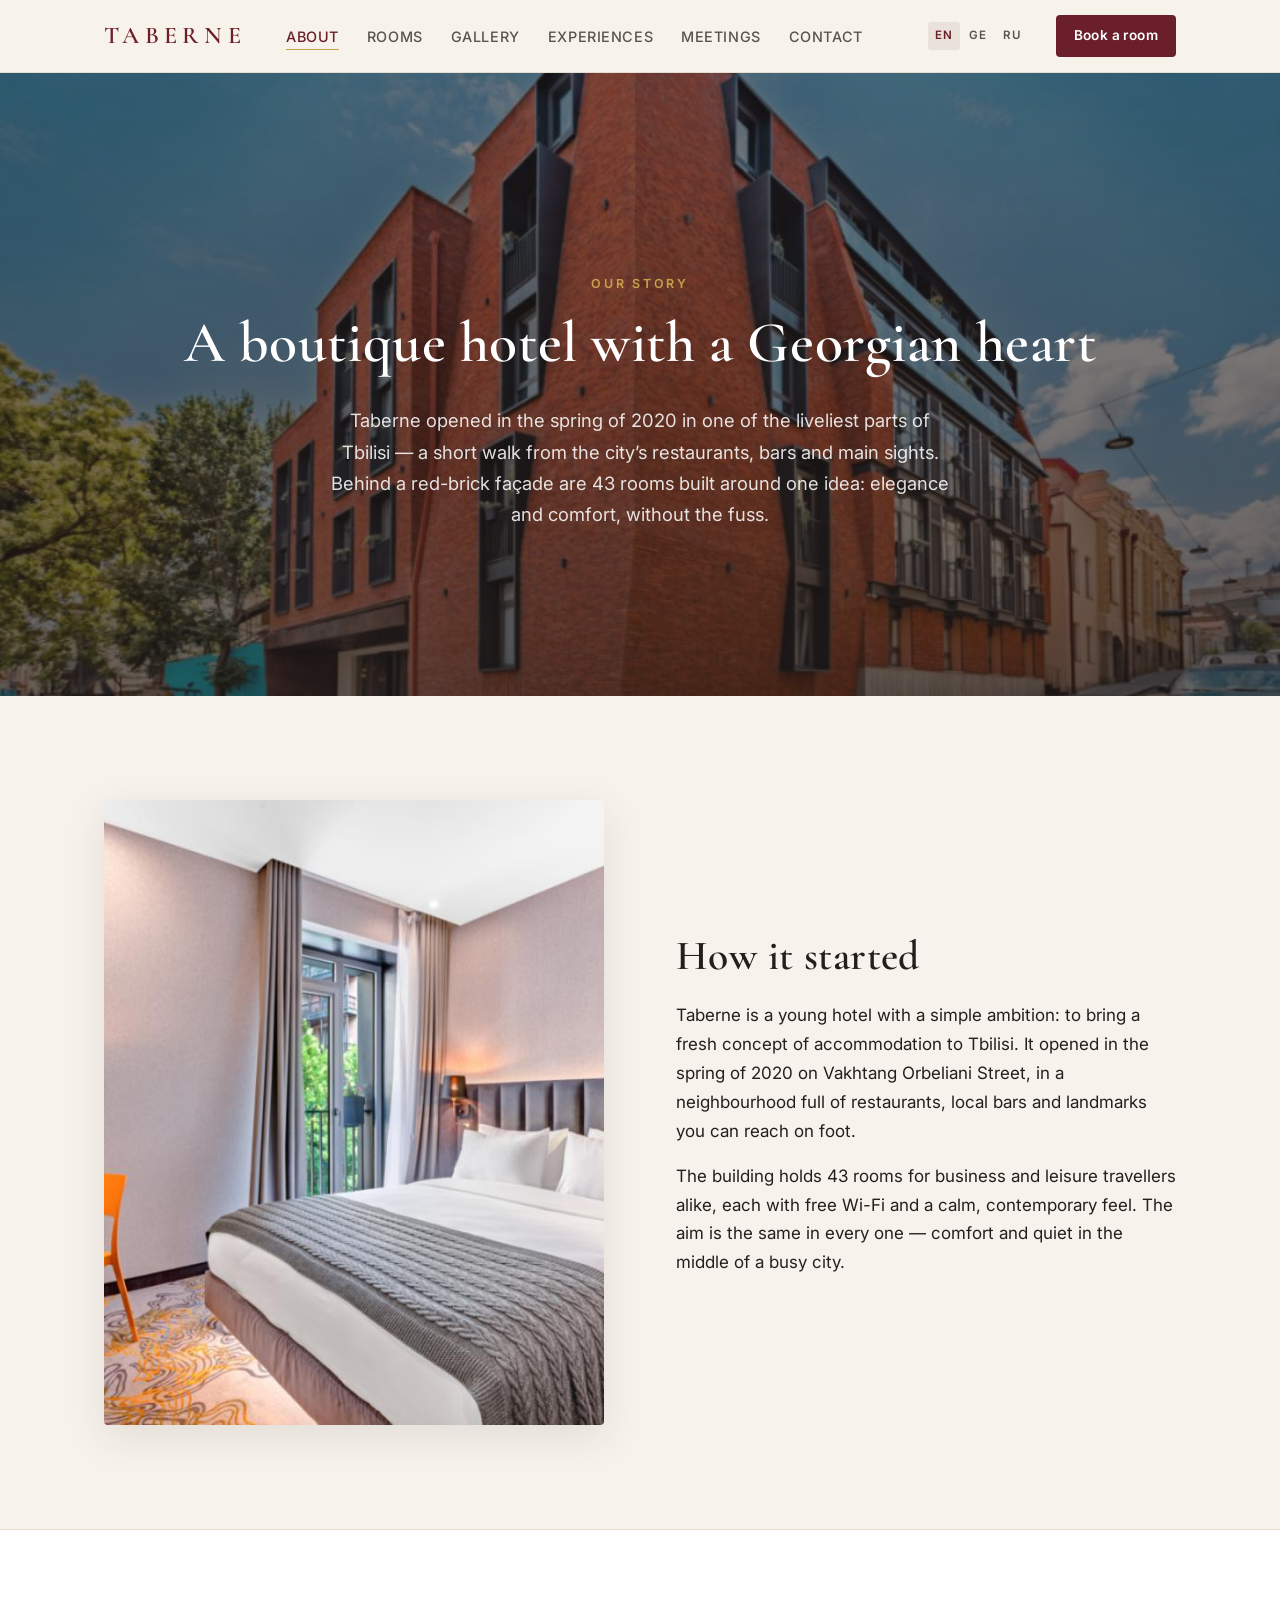
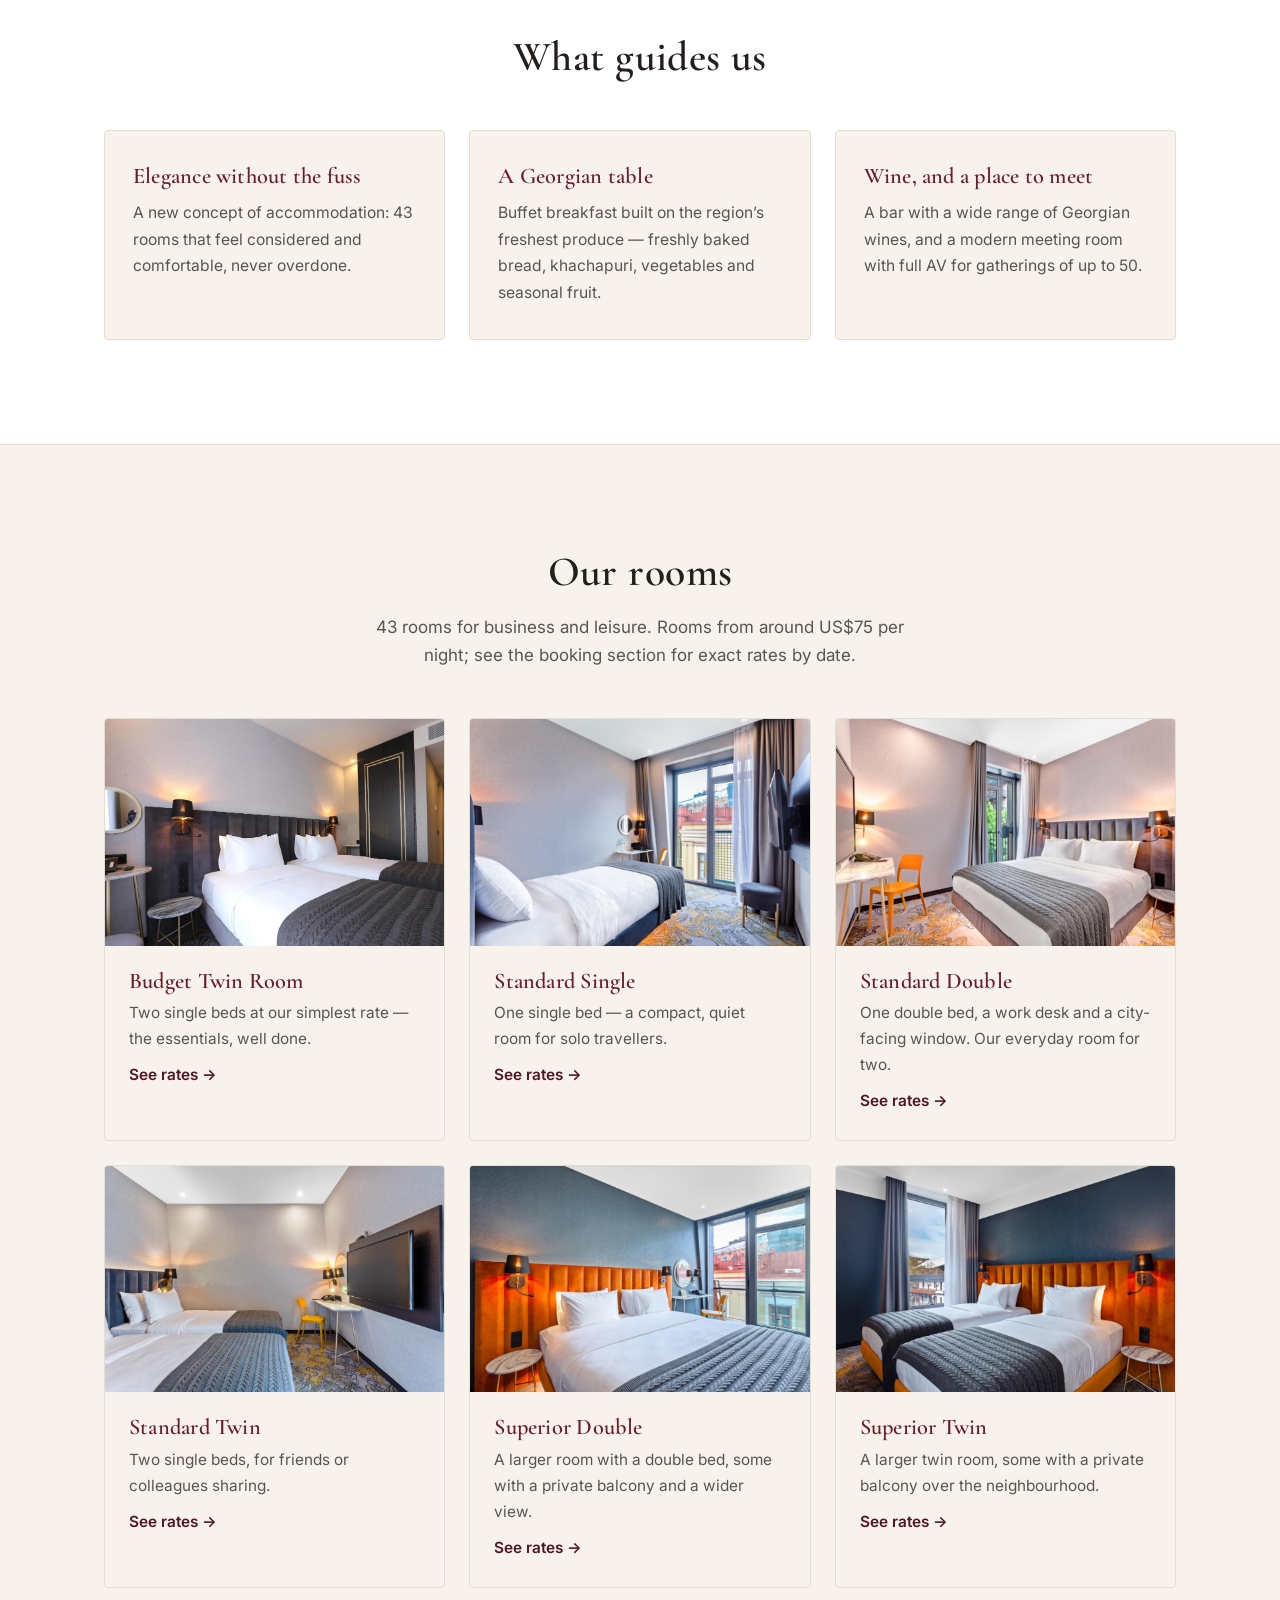
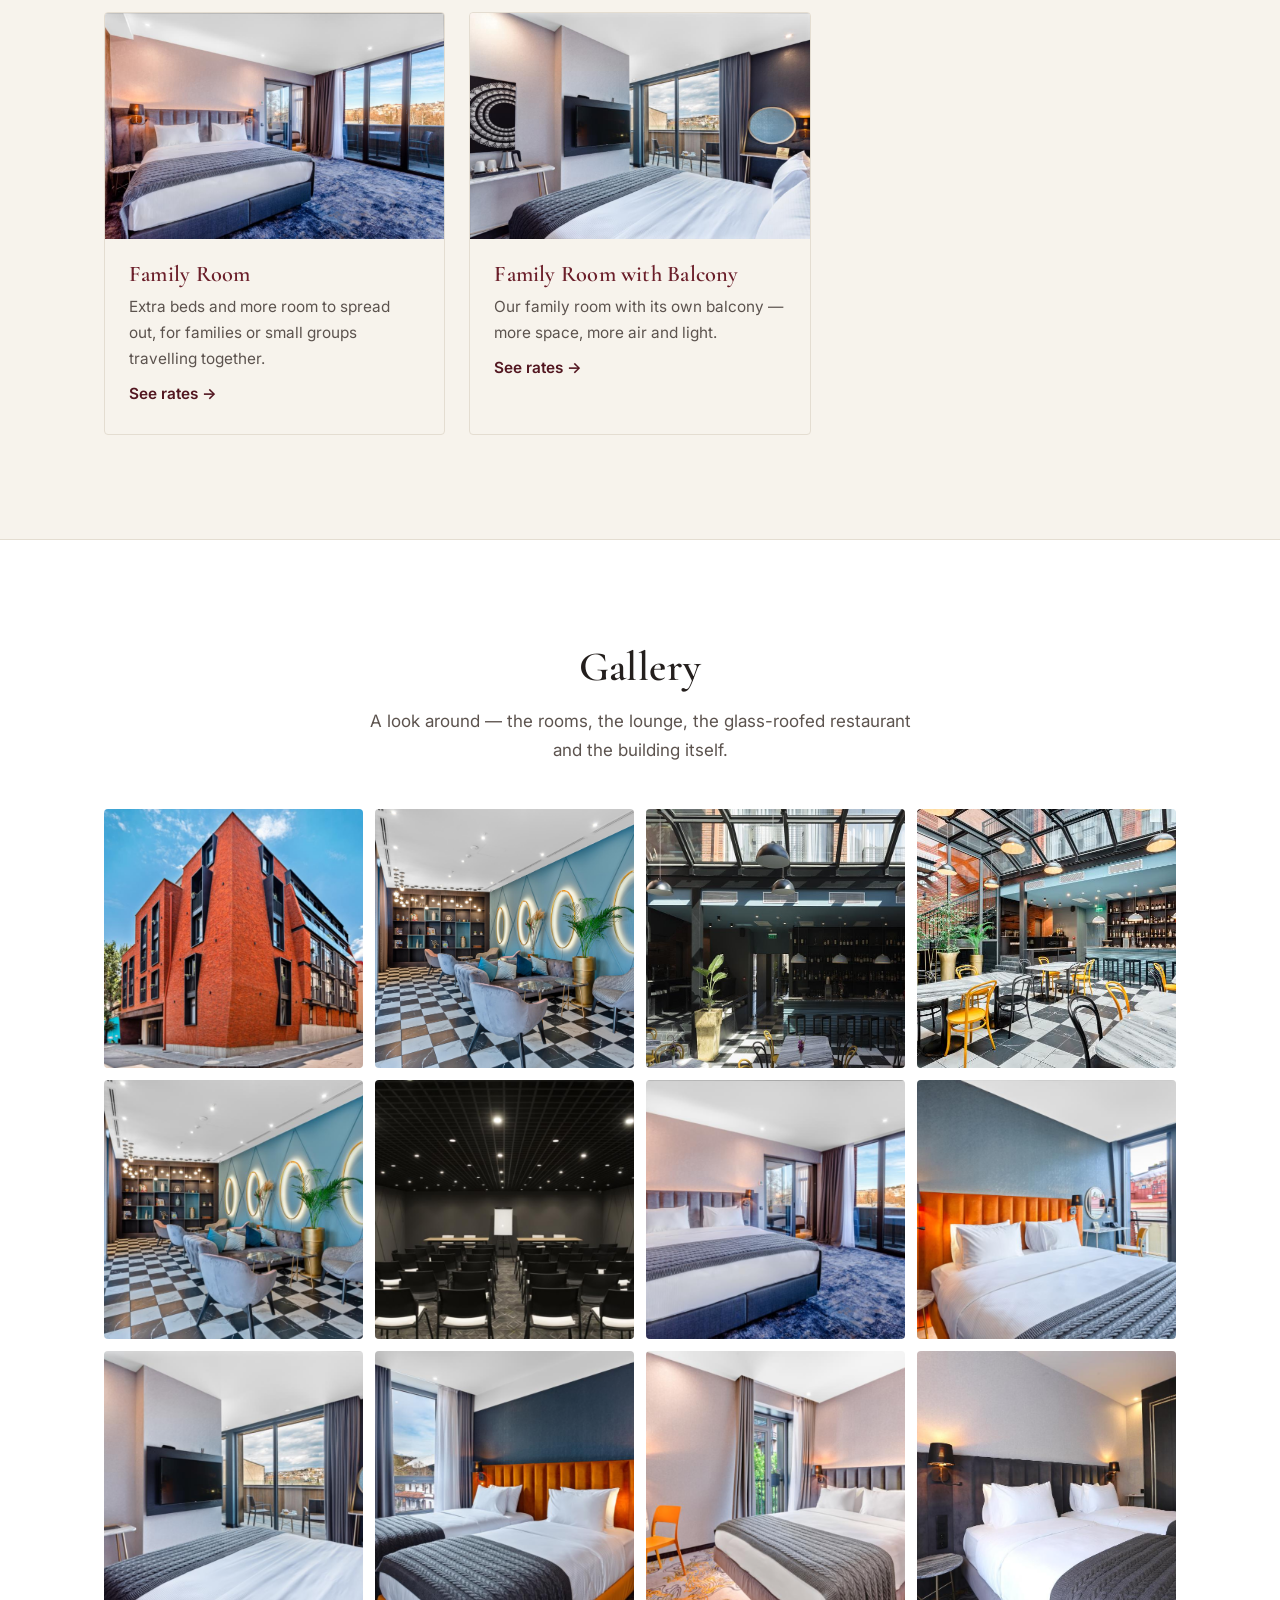
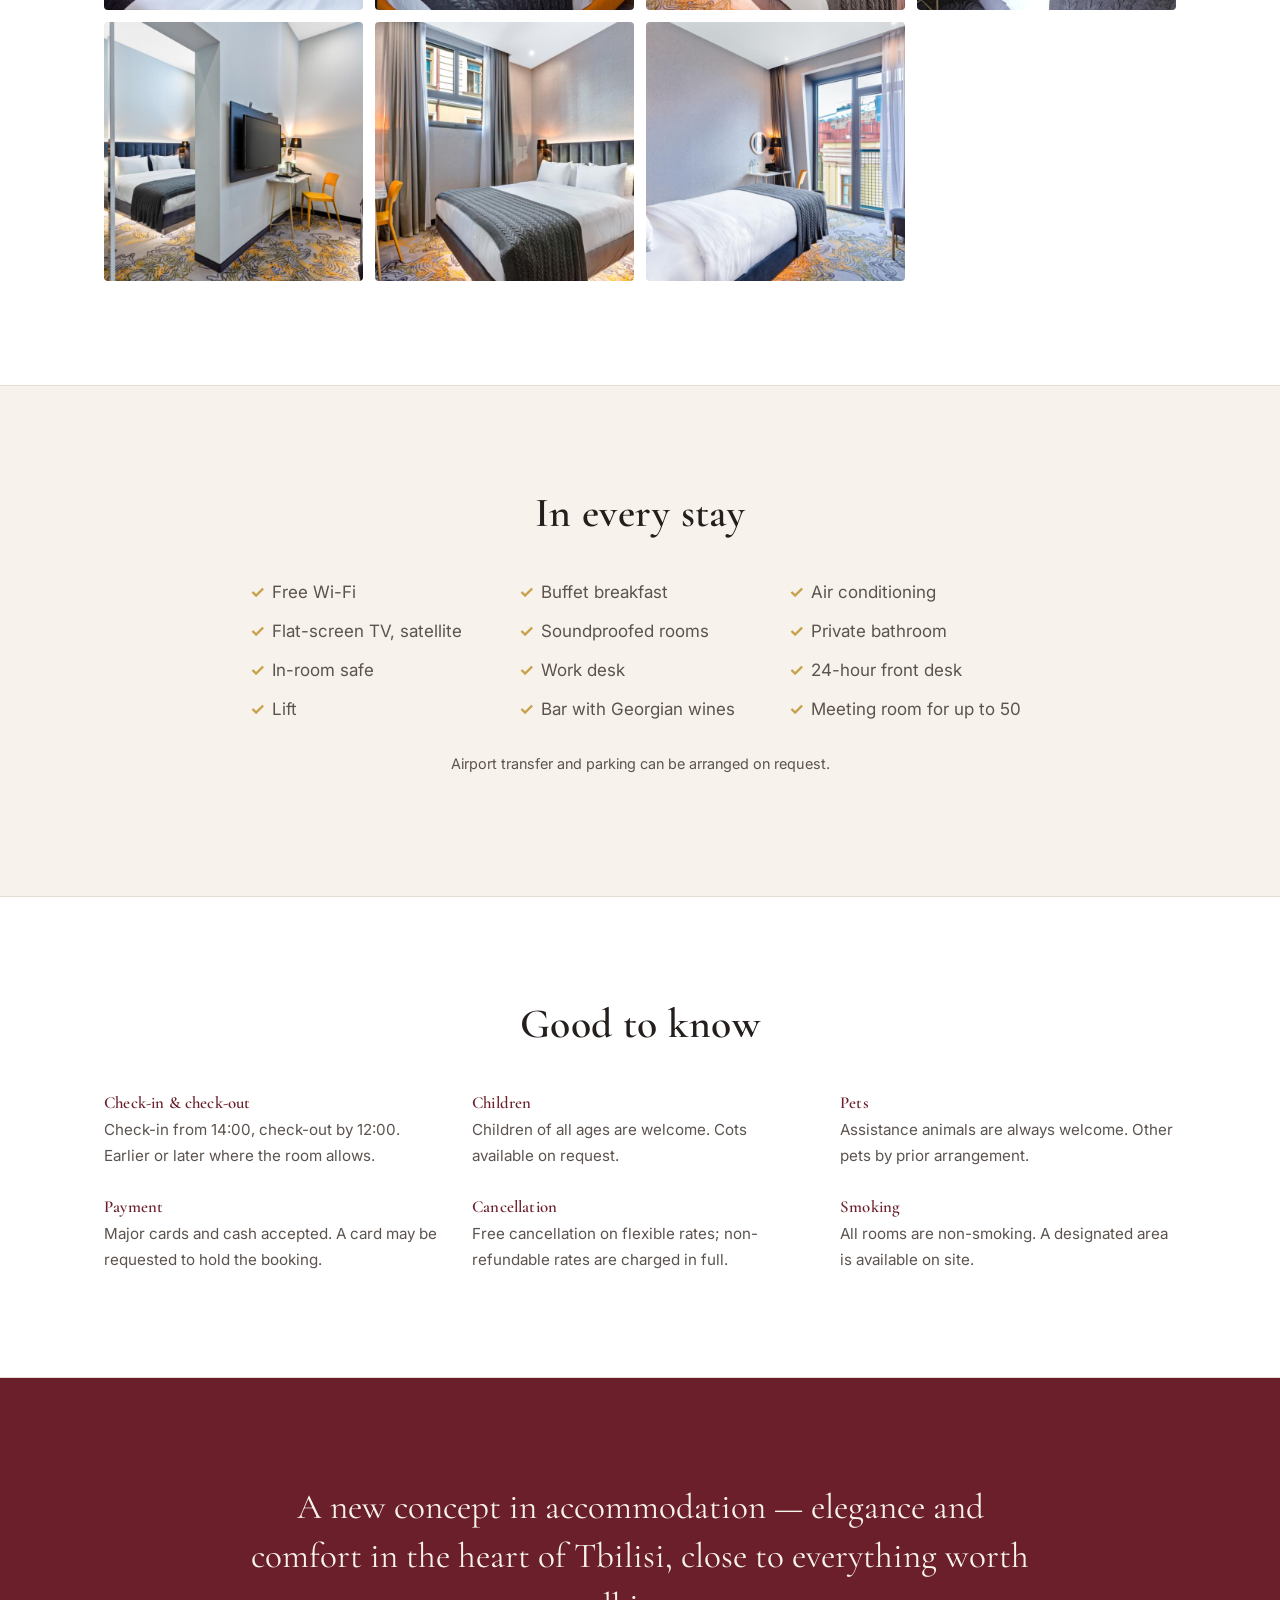
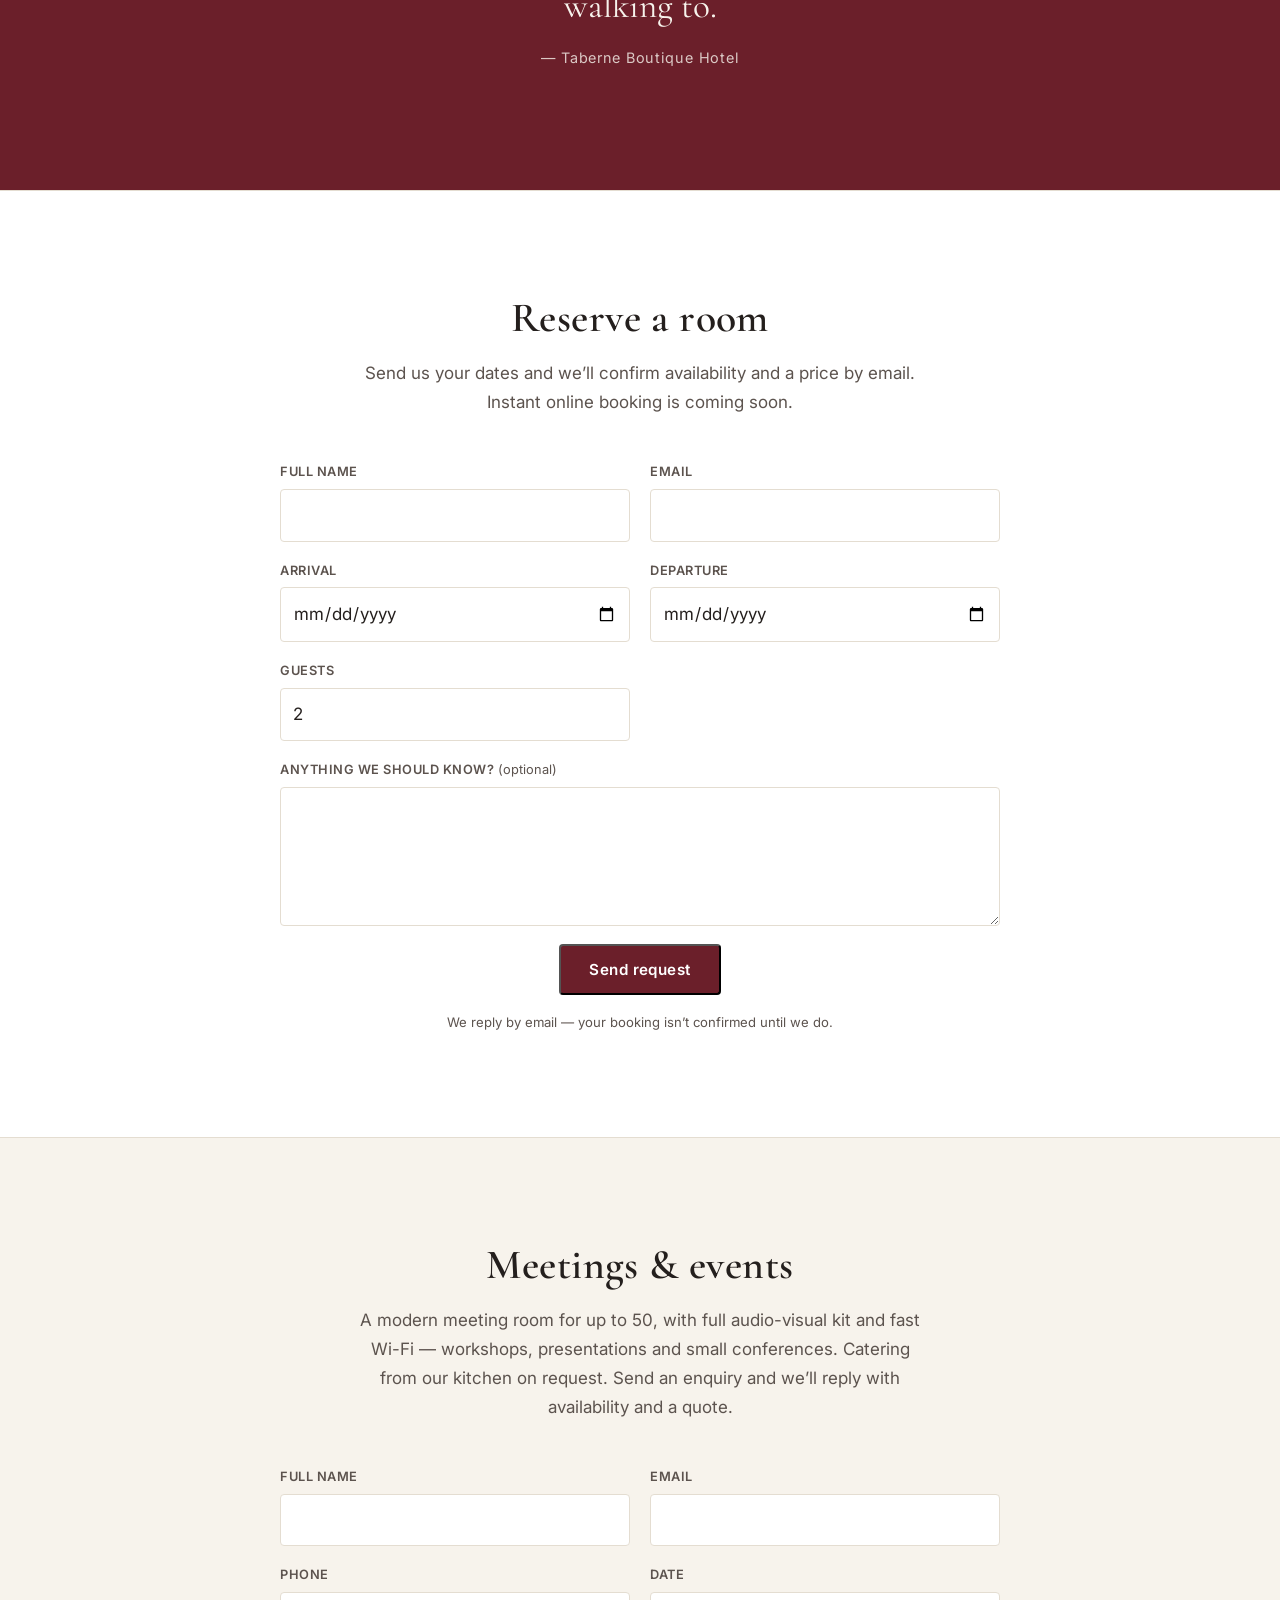
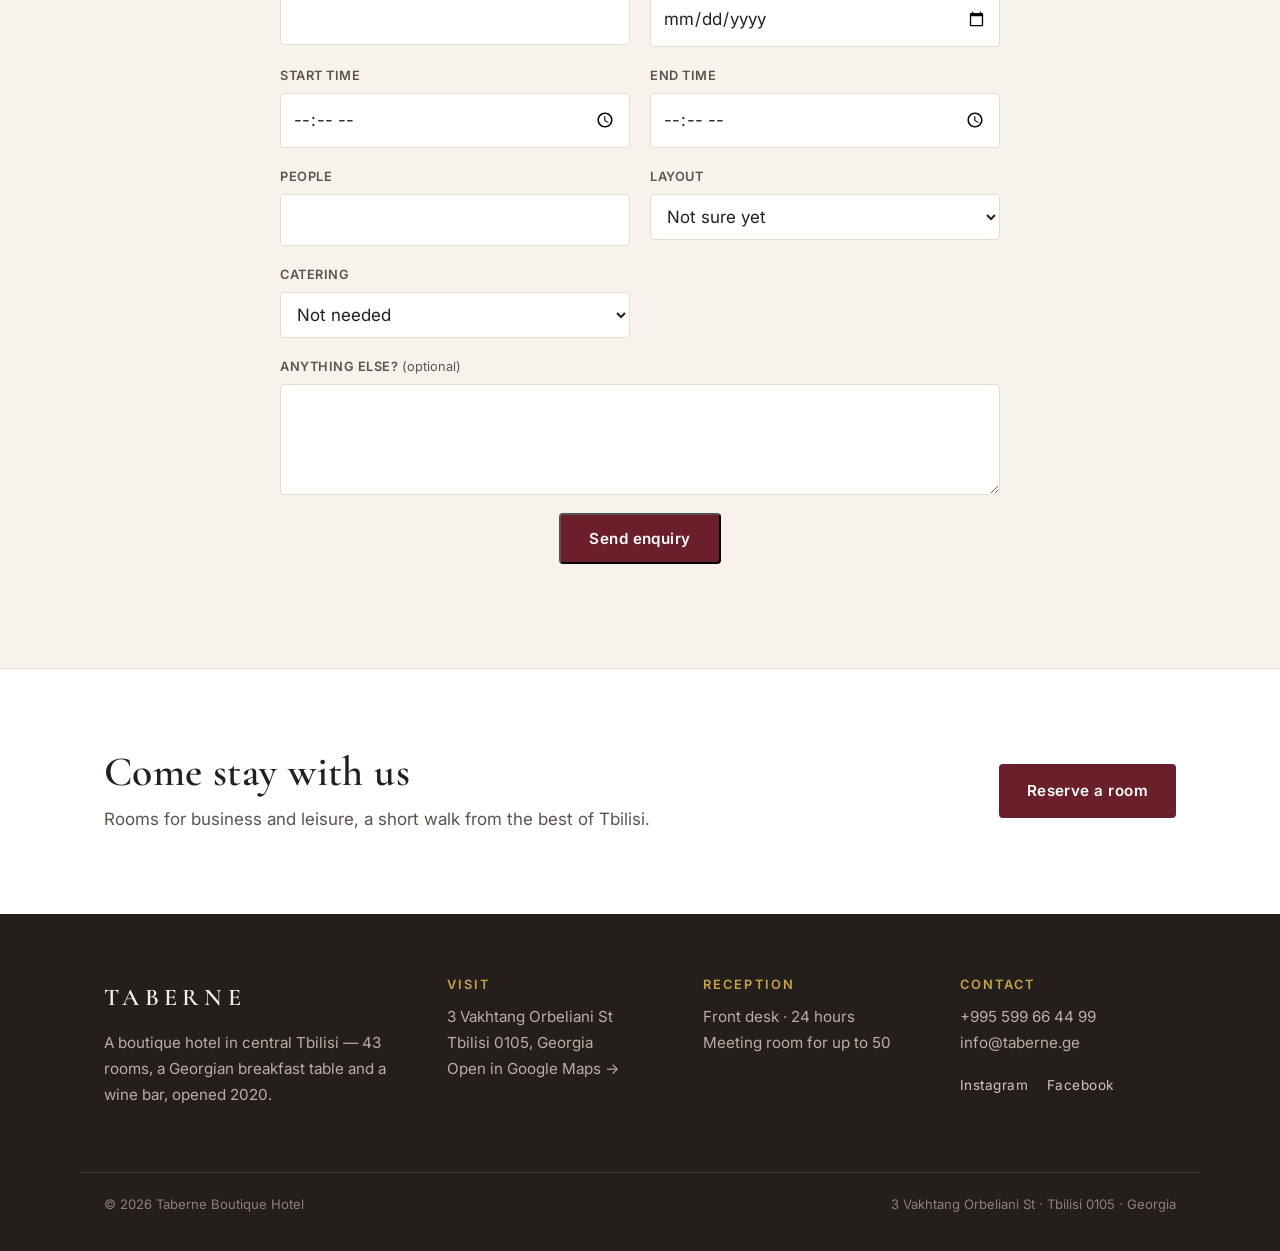
==== index.html @ 369ffd7f "Forms now submit via Web3Forms (no mail app needed) + add a meeting-room form New js/forms.js posts " ====
<!DOCTYPE html>
<html lang="en">
<head>
  <meta charset="UTF-8" />
  <meta name="viewport" content="width=device-width, initial-scale=1" />
  <title>About Us — Taberne</title>
  <meta name="description" content="Taberne — a boutique hotel in central Tbilisi. 43 rooms, a Georgian breakfast table and a wine bar, opened in 2020." />
  <link rel="preconnect" href="https://fonts.googleapis.com" />
  <link rel="preconnect" href="https://fonts.gstatic.com" crossorigin />
  <link href="https://fonts.googleapis.com/css2?family=Cormorant+Garamond:wght@500;600&family=Inter:wght@400;500;600&family=Noto+Serif+Georgian:wght@500;600&family=Noto+Sans+Georgian:wght@400;500;600&display=swap" rel="stylesheet" />
  <link rel="alternate" hreflang="en" href="index.html" />
  <link rel="alternate" hreflang="ka" href="ka.html" />
  <link rel="alternate" hreflang="ru" href="ru.html" />
  <link rel="stylesheet" href="css/styles.css" />
  <script src="js/gallery.js" defer></script>
  <script src="js/forms.js" defer></script>
</head>
<body>
  <!-- ============ NAVBAR ============ -->
  <header class="site-header">
    <div class="container nav-inner">
      <a href="#top" class="brand">TABERNE</a>

      <input type="checkbox" id="nav-toggle" class="nav-toggle" hidden />
      <label for="nav-toggle" class="nav-burger" aria-label="Toggle menu">
        <span></span><span></span><span></span>
      </label>

      <nav class="nav">
        <ul class="nav-list">
          <li><a href="#story" class="is-active">About</a></li>
          <li><a href="#rooms">Rooms</a></li>
          <li><a href="#gallery">Gallery</a></li>
          <li><a href="#guides">Experiences</a></li>
          <li><a href="#meetings">Meetings</a></li>
          <li><a href="#contact">Contact</a></li>
        </ul>
        <div class="lang-switch" aria-label="Language">
          <a href="index.html" class="is-active" hreflang="en">EN</a>
          <a href="ka.html" hreflang="ka">GE</a>
          <a href="ru.html" hreflang="ru">RU</a>
        </div>
        <a href="#reserve" class="btn btn--sm">Book a room</a>
      </nav>
    </div>
  </header>

  <main>
    <!-- ============ HERO ============ -->
    <section class="hero" id="top">
      <div class="container">
        <p class="eyebrow">Our story</p>
        <h1>A boutique hotel with a Georgian heart</h1>
        <p class="hero-lead">
          Taberne opened in the spring of 2020 in one of the liveliest parts of
          Tbilisi &mdash; a short walk from the city&rsquo;s restaurants, bars and
          main sights. Behind a red-brick fa&ccedil;ade are 43 rooms built around
          one idea: elegance and comfort, without the fuss.
        </p>
      </div>
    </section>

    <!-- ============ STORY ============ -->
    <section id="story" class="section">
      <div class="container grid-2">
        <img class="media"
             src="images/gallery-03.jpg"
             alt="A Taberne double room with a velvet headboard, work desk and a small balcony" />
        <div>
          <h2>How it started</h2>
          <p>
            Taberne is a young hotel with a simple ambition: to bring a fresh
            concept of accommodation to Tbilisi. It opened in the spring of 2020
            on Vakhtang Orbeliani Street, in a neighbourhood full of restaurants,
            local bars and landmarks you can reach on foot.
          </p>
          <p>
            The building holds 43 rooms for business and leisure travellers alike,
            each with free Wi-Fi and a calm, contemporary feel. The aim is the
            same in every one &mdash; comfort and quiet in the middle of a busy
            city.
          </p>
        </div>
      </div>
    </section>

    <!-- ============ VALUES ============ -->
    <section class="section section--muted" id="guides">
      <div class="container">
        <h2 class="center">What guides us</h2>
        <div class="cards">
          <article class="card">
            <h3>Elegance without the fuss</h3>
            <p>A new concept of accommodation: 43 rooms that feel considered and comfortable, never overdone.</p>
          </article>
          <article class="card">
            <h3>A Georgian table</h3>
            <p>Buffet breakfast built on the region&rsquo;s freshest produce &mdash; freshly baked bread, khachapuri, vegetables and seasonal fruit.</p>
          </article>
          <article class="card">
            <h3>Wine, and a place to meet</h3>
            <p>A bar with a wide range of Georgian wines, and a modern meeting room with full AV for gatherings of up to 50.</p>
          </article>
        </div>
      </div>
    </section>

    <!-- ============ ROOM GALLERY ============ -->
    <section class="section" id="rooms">
      <div class="container">
        <h2 class="center">Our rooms</h2>
        <p class="center section-lead">
          43 rooms for business and leisure. Rooms from around US$75 per night;
          see the booking section for exact rates by date.
        </p>

        <div class="rooms-grid">
          <article class="room-card">
            <img src="images/gallery-13.jpg" alt="Budget twin room with two single beds and a dark upholstered headboard" />
            <div class="room-card-body">
              <h3>Budget Twin Room</h3>
              <p>Two single beds at our simplest rate &mdash; the essentials, well done.</p>
              <p class="room-price"><a href="#reserve">See rates &rarr;</a></p>
            </div>
          </article>
          <article class="room-card">
            <img src="images/gallery-01.jpg" alt="Single room with a large window onto the street below" />
            <div class="room-card-body">
              <h3>Standard Single</h3>
              <p>One single bed &mdash; a compact, quiet room for solo travellers.</p>
              <p class="room-price"><a href="#reserve">See rates &rarr;</a></p>
            </div>
          </article>
          <article class="room-card">
            <img src="images/gallery-03.jpg" alt="Standard double room with a velvet headboard and a small balcony" />
            <div class="room-card-body">
              <h3>Standard Double</h3>
              <p>One double bed, a work desk and a city-facing window. Our everyday room for two.</p>
              <p class="room-price"><a href="#reserve">See rates &rarr;</a></p>
            </div>
          </article>
          <article class="room-card">
            <img src="images/gallery-02.jpg" alt="Standard twin room with two beds and a yellow desk chair" />
            <div class="room-card-body">
              <h3>Standard Twin</h3>
              <p>Two single beds, for friends or colleagues sharing.</p>
              <p class="room-price"><a href="#reserve">See rates &rarr;</a></p>
            </div>
          </article>
          <article class="room-card">
            <img src="images/gallery-05.jpg" alt="Superior double room with an orange velvet headboard and deep teal walls" />
            <div class="room-card-body">
              <h3>Superior Double</h3>
              <p>A larger room with a double bed, some with a private balcony and a wider view.</p>
              <p class="room-price"><a href="#reserve">See rates &rarr;</a></p>
            </div>
          </article>
          <article class="room-card">
            <img src="images/gallery-04.jpg" alt="Superior twin room with navy walls and a view over the Tbilisi hills" />
            <div class="room-card-body">
              <h3>Superior Twin</h3>
              <p>A larger twin room, some with a private balcony over the neighbourhood.</p>
              <p class="room-price"><a href="#reserve">See rates &rarr;</a></p>
            </div>
          </article>
          <article class="room-card">
            <img src="images/gallery-15.jpg" alt="Spacious family room with floor-to-ceiling windows and a balcony over the city" />
            <div class="room-card-body">
              <h3>Family Room</h3>
              <p>Extra beds and more room to spread out, for families or small groups travelling together.</p>
              <p class="room-price"><a href="#reserve">See rates &rarr;</a></p>
            </div>
          </article>
          <article class="room-card">
            <img src="images/gallery-11.jpg" alt="Family room with a private balcony looking over the rooftops of Tbilisi" />
            <div class="room-card-body">
              <h3>Family Room with Balcony</h3>
              <p>Our family room with its own balcony &mdash; more space, more air and light.</p>
              <p class="room-price"><a href="#reserve">See rates &rarr;</a></p>
            </div>
          </article>
        </div>
      </div>
    </section>

    <!-- ============ GALLERY ============ -->
    <section class="section section--muted" id="gallery">
      <div class="container">
        <h2 class="center">Gallery</h2>
        <p class="center section-lead">
          A look around &mdash; the rooms, the lounge, the glass-roofed restaurant
          and the building itself.
        </p>
        <div class="photo-gallery">
          <img src="images/gallery-10.jpg" alt="The red-brick facade of Taberne on Vakhtang Orbeliani Street" />
          <img src="images/property-03.jpg" alt="The blue-panelled lounge with gold ring lights and a chequerboard floor" />
          <img src="images/property-04.jpg" alt="The glass-roofed restaurant with marble tables and bentwood chairs" />
          <img src="images/gallery-08.jpg" alt="The restaurant atrium under a pitched glass roof" />
          <img src="images/gallery-07.jpg" alt="Lounge seating along the panelled feature wall" />
          <img src="images/gallery-09.jpg" alt="The meeting room set out theatre-style" />
          <img src="images/gallery-15.jpg" alt="A spacious family room with floor-to-ceiling windows and a balcony" />
          <img src="images/gallery-05.jpg" alt="A double room with an orange velvet headboard and deep teal walls" />
          <img src="images/gallery-11.jpg" alt="A room with a private balcony over the rooftops of Tbilisi" />
          <img src="images/gallery-04.jpg" alt="A twin room with navy walls and a view of the Tbilisi hills" />
          <img src="images/gallery-03.jpg" alt="A double room with a velvet headboard and a small balcony" />
          <img src="images/gallery-13.jpg" alt="A twin room with two single beds and a dark headboard" />
          <img src="images/gallery-06.jpg" alt="A room with a mirrored wardrobe and a patterned carpet" />
          <img src="images/gallery-12.jpg" alt="A compact double room with a window onto the neighbouring facade" />
          <img src="images/gallery-01.jpg" alt="A single room with a large window onto the street" />
        </div>
      </div>
    </section>

    <!-- ============ AMENITIES ============ -->
    <section class="section" id="amenities">
      <div class="container">
        <h2 class="center">In every stay</h2>
        <ul class="amenities">
          <li>Free Wi-Fi</li>
          <li>Buffet breakfast</li>
          <li>Air conditioning</li>
          <li>Flat-screen TV, satellite</li>
          <li>Soundproofed rooms</li>
          <li>Private bathroom</li>
          <li>In-room safe</li>
          <li>Work desk</li>
          <li>24-hour front desk</li>
          <li>Lift</li>
          <li>Bar with Georgian wines</li>
          <li>Meeting room for up to 50</li>
        </ul>
        <p class="center amenities-note">Airport transfer and parking can be arranged on request.</p>
      </div>
    </section>

    <!-- ============ GOOD TO KNOW ============ -->
    <section class="section section--muted" id="stay">
      <div class="container">
        <h2 class="center">Good to know</h2>
        <div class="stay-grid">
          <div>
            <h3>Check-in &amp; check-out</h3>
            <p>Check-in from 14:00, check-out by 12:00. Earlier or later where the room allows.</p>
          </div>
          <div>
            <h3>Children</h3>
            <p>Children of all ages are welcome. Cots available on request.</p>
          </div>
          <div>
            <h3>Pets</h3>
            <p>Assistance animals are always welcome. Other pets by prior arrangement.</p>
          </div>
          <div>
            <h3>Payment</h3>
            <p>Major cards and cash accepted. A card may be requested to hold the booking.</p>
          </div>
          <div>
            <h3>Cancellation</h3>
            <p>Free cancellation on flexible rates; non-refundable rates are charged in full.</p>
          </div>
          <div>
            <h3>Smoking</h3>
            <p>All rooms are non-smoking. A designated area is available on site.</p>
          </div>
        </div>
      </div>
    </section>

    <!-- ============ QUOTE ============ -->
    <section class="section quote">
      <div class="container">
        <blockquote>
          A new concept in accommodation &mdash; elegance and comfort in the
          heart of Tbilisi, close to everything worth walking to.
        </blockquote>
        <p class="quote-by">&mdash; Taberne Boutique Hotel</p>
      </div>
    </section>

    <!-- ============ RESERVE ============ -->
    <section class="section section--muted" id="reserve">
      <div class="container">
        <h2 class="center">Reserve a room</h2>
        <p class="center section-lead">
          Send us your dates and we&rsquo;ll confirm availability and a price by email.
          Instant online booking is coming soon.
        </p>

        <!-- Real-time booking engine (area.ly — Taberne property 134).
             Appears here once area.ly authorises this site's domain. -->
        <div class="booking-embed">
          <div id="ar-root" data-property="134"></div>
        </div>

        <div class="reserve-fallback">
          <form id="reserve-form" class="reserve-form w3form" novalidate
                data-subject="Room request - Taberne website"
                data-sending="Sending..."
                data-ok="Thank you - we have your request and will reply by email."
                data-err="Sorry, something went wrong. Please email info@taberne.ge.">
            <div class="field">
              <label for="rf-name">Full name</label>
              <input id="rf-name" name="name" type="text" autocomplete="name" required />
            </div>
            <div class="field">
              <label for="rf-email">Email</label>
              <input id="rf-email" name="email" type="email" autocomplete="email" required />
            </div>
            <div class="field">
              <label for="rf-arrival">Arrival</label>
              <input id="rf-arrival" name="arrival" type="date" required />
            </div>
            <div class="field">
              <label for="rf-departure">Departure</label>
              <input id="rf-departure" name="departure" type="date" required />
            </div>
            <div class="field">
              <label for="rf-guests">Guests</label>
              <input id="rf-guests" name="guests" type="number" min="1" max="10" value="2" required />
            </div>
            <div class="field field--full">
              <label for="rf-message">Anything we should know? <span class="opt">(optional)</span></label>
              <textarea id="rf-message" name="message" rows="4"></textarea>
            </div>
            <input type="checkbox" name="botcheck" class="hp" tabindex="-1" autocomplete="off" aria-hidden="true" />
            <div class="field field--full form-actions">
              <button type="submit" class="btn">Send request</button>
              <p class="form-note">We reply by email &mdash; your booking isn&rsquo;t confirmed until we do.</p>
            </div>
            <p class="form-status field--full" hidden></p>
          </form>
        </div>
      </div>
    </section>

    <!-- ============ MEETINGS ============ -->
    <section class="section" id="meetings">
      <div class="container">
        <h2 class="center">Meetings &amp; events</h2>
        <p class="center section-lead">
          A modern meeting room for up to 50, with full audio-visual kit and fast
          Wi-Fi &mdash; workshops, presentations and small conferences. Catering
          from our kitchen on request. Send an enquiry and we&rsquo;ll reply with
          availability and a quote.
        </p>

        <form class="reserve-form w3form" novalidate
              data-subject="Meeting room enquiry - Taberne website"
              data-sending="Sending..."
              data-ok="Thank you - we have your enquiry and will reply by email with availability and a quote."
              data-err="Sorry, something went wrong. Please email info@taberne.ge.">
          <div class="field">
            <label for="mf-name">Full name</label>
            <input id="mf-name" name="name" type="text" autocomplete="name" required />
          </div>
          <div class="field">
            <label for="mf-email">Email</label>
            <input id="mf-email" name="email" type="email" autocomplete="email" required />
          </div>
          <div class="field">
            <label for="mf-phone">Phone</label>
            <input id="mf-phone" name="phone" type="tel" autocomplete="tel" />
          </div>
          <div class="field">
            <label for="mf-date">Date</label>
            <input id="mf-date" name="date" type="date" required />
          </div>
          <div class="field">
            <label for="mf-start">Start time</label>
            <input id="mf-start" name="start_time" type="time" />
          </div>
          <div class="field">
            <label for="mf-end">End time</label>
            <input id="mf-end" name="end_time" type="time" />
          </div>
          <div class="field">
            <label for="mf-people">People</label>
            <input id="mf-people" name="people" type="number" min="1" max="50" />
          </div>
          <div class="field">
            <label for="mf-layout">Layout</label>
            <select id="mf-layout" name="layout">
              <option>Not sure yet</option>
              <option>Theatre</option>
              <option>Boardroom</option>
              <option>U-shape</option>
              <option>Classroom</option>
            </select>
          </div>
          <div class="field">
            <label for="mf-catering">Catering</label>
            <select id="mf-catering" name="catering">
              <option>Not needed</option>
              <option>Coffee &amp; snacks</option>
              <option>Lunch</option>
              <option>Full day</option>
            </select>
          </div>
          <div class="field field--full">
            <label for="mf-message">Anything else? <span class="opt">(optional)</span></label>
            <textarea id="mf-message" name="message" rows="3"></textarea>
          </div>
          <input type="checkbox" name="botcheck" class="hp" tabindex="-1" autocomplete="off" aria-hidden="true" />
          <div class="field field--full form-actions">
            <button type="submit" class="btn">Send enquiry</button>
          </div>
          <p class="form-status field--full" hidden></p>
        </form>
      </div>
    </section>

    <!-- ============ CTA ============ -->
    <section class="cta">
      <div class="container cta-inner">
        <div>
          <h2>Come stay with us</h2>
          <p>Rooms for business and leisure, a short walk from the best of Tbilisi.</p>
        </div>
        <a href="#reserve" class="btn">Reserve a room</a>
      </div>
    </section>
  </main>

  <!-- ============ FOOTER ============ -->
  <footer class="site-footer" id="contact">
    <div class="container footer-grid">
      <div class="footer-col">
        <a href="#top" class="brand brand--footer">TABERNE</a>
        <p class="footer-note">A boutique hotel in central Tbilisi &mdash; 43 rooms, a Georgian breakfast table and a wine bar, opened 2020.</p>
      </div>

      <div class="footer-col">
        <h4>Visit</h4>
        <p>3 Vakhtang Orbeliani St<br />Tbilisi 0105, Georgia<br />
        <a href="https://www.google.com/maps/search/?api=1&amp;query=41.698957%2C44.804415" target="_blank" rel="noopener">Open in Google Maps &rarr;</a></p>
      </div>

      <div class="footer-col">
        <h4>Reception</h4>
        <p>Front desk &middot; 24 hours<br />Meeting room for up to 50</p>
      </div>

      <div class="footer-col">
        <h4>Contact</h4>
        <p>
          <a href="tel:+995599664499">+995 599 66 44 99</a><br />
          <a href="mailto:info@taberne.ge">info@taberne.ge</a>
        </p>
        <ul class="social">
          <li><a href="https://www.instagram.com/taberneboutiquehotel/">Instagram</a></li>
          <li><a href="https://www.facebook.com/taberneboutiquehotel">Facebook</a></li>
        </ul>
      </div>
    </div>

    <div class="container footer-bottom">
      <p>&copy; 2026 Taberne Boutique Hotel</p>
      <p>3 Vakhtang Orbeliani St · Tbilisi 0105 · Georgia</p>
    </div>
  </footer>

  <!-- area.ly booking engine: loads the live availability/booking widget into #ar-root -->
  <script>
    (function (d, s, i, v, l) {
      var js = d.getElementsByTagName(s)[0];
      if (d.getElementById(i)) return;
      var el = d.createElement(s);
      el.id = i;
      el.onload = function () { if (window.AR) AR.init({}); };
      el.src = 'https://assets.arealy.net/bookingengine/' + l + '/' + v + '/sdk.min.js';
      js.parentNode.insertBefore(el, js);
    }(document, 'script', 'ar-sdk', 'v2.1', 'en'));
  </script>

</body>
</html>
---- css/styles.css ----
/* ============================================================
   Taberne — base stylesheet
   Layout: sticky navbar, content sections, multi-column footer
   ============================================================ */

:root {
  --wine:        #6b1f2a;
  --wine-dark:   #521620;
  --cream:       #f7f3ec;
  --paper:       #ffffff;
  --ink:         #241f1d;
  --ink-soft:    #5c534e;
  --gold:        #c8a24a;
  --line:        #e4ddd1;

  --font-head: "Cormorant Garamond", Georgia, "Times New Roman", serif;
  --font-body: "Inter", -apple-system, BlinkMacSystemFont, "Segoe UI", Roboto, sans-serif;

  --container: 1120px;
  --radius: 4px;
  --shadow: 0 12px 40px rgba(36, 31, 29, 0.10);
  --transition: 180ms ease;
}

/* ---------- Reset-ish ---------- */
*,
*::before,
*::after { box-sizing: border-box; }

html { scroll-behavior: smooth; scroll-padding-top: 88px; /* keep the sticky header from covering anchored sections */ }

body {
  margin: 0;
  font-family: var(--font-body);
  font-size: 17px;
  line-height: 1.7;
  color: var(--ink);
  background: var(--cream);
  -webkit-font-smoothing: antialiased;
}

img { max-width: 100%; display: block; }

a { color: inherit; text-decoration: none; }

h1, h2, h3, h4 {
  font-family: var(--font-head);
  font-weight: 600;
  line-height: 1.15;
  margin: 0 0 0.5em;
  letter-spacing: 0.01em;
}

h1 { font-size: clamp(2.4rem, 5vw, 3.6rem); }
h2 { font-size: clamp(1.9rem, 3.5vw, 2.6rem); }
h3 { font-size: 1.4rem; }

p { margin: 0 0 1rem; }

.container {
  width: 100%;
  max-width: var(--container);
  margin-inline: auto;
  padding-inline: 24px;
}

.center { text-align: center; }

/* ---------- Buttons ---------- */
.btn {
  display: inline-block;
  background: var(--wine);
  color: #fff;
  font-family: var(--font-body);
  font-size: 0.95rem;
  font-weight: 600;
  letter-spacing: 0.03em;
  padding: 14px 28px;
  border-radius: var(--radius);
  transition: background var(--transition), transform var(--transition);
}
.btn:hover { background: var(--wine-dark); transform: translateY(-1px); }
.btn--sm { padding: 9px 18px; font-size: 0.85rem; }

/* ============================================================
   NAVBAR
   ============================================================ */
.site-header {
  position: sticky;
  top: 0;
  z-index: 50;
  background: rgba(247, 243, 236, 0.9);
  backdrop-filter: saturate(160%) blur(8px);
  border-bottom: 1px solid var(--line);
}

.nav-inner {
  display: flex;
  align-items: center;
  justify-content: flex-start;
  gap: 40px;
  min-height: 72px;
}

.brand {
  font-family: var(--font-head);
  font-size: 1.5rem;
  font-weight: 600;
  letter-spacing: 0.22em;
  color: var(--wine);
}

.nav { display: flex; align-items: center; gap: 28px; flex: 1; }

.nav-list {
  display: flex;
  gap: 28px;
  margin: 0;
  padding: 0;
  list-style: none;
}

.nav-list a {
  font-size: 0.9rem;
  font-weight: 500;
  letter-spacing: 0.04em;
  text-transform: uppercase;
  color: var(--ink-soft);
  padding-bottom: 4px;
  border-bottom: 1px solid transparent;
  transition: color var(--transition), border-color var(--transition);
}
.nav-list a:hover,
.nav-list a.is-active {
  color: var(--wine);
  border-color: var(--gold);
}

/* Mobile burger (CSS-only toggle) */
.nav-burger { display: none; cursor: pointer; padding: 8px; margin-left: auto; }
.nav-burger span {
  display: block;
  width: 24px;
  height: 2px;
  margin: 5px 0;
  background: var(--ink);
  transition: transform var(--transition), opacity var(--transition);
}

/* ============================================================
   HERO
   ============================================================ */
.hero {
  position: relative;
  padding: clamp(96px, 16vw, 200px) 0 clamp(84px, 12vw, 150px);
  text-align: center;
  color: #fff;
  background:
    linear-gradient(rgba(36, 31, 29, 0.55), rgba(36, 31, 29, 0.68)),
    url("../images/gallery-10.jpg")
      center / cover no-repeat;
}
.hero h1 { color: #fff; }
.hero-lead {
  max-width: 620px;
  margin-inline: auto;
  font-size: 1.15rem;
  color: rgba(255, 255, 255, 0.86);
}

.eyebrow {
  font-size: 0.78rem;
  font-weight: 600;
  letter-spacing: 0.22em;
  text-transform: uppercase;
  color: var(--gold);
  margin-bottom: 1rem;
}

/* ============================================================
   SECTIONS
   ============================================================ */
.section { padding: clamp(56px, 9vw, 104px) 0; }
.section--muted { background: var(--paper); border-block: 1px solid var(--line); }

.grid-2 {
  display: grid;
  grid-template-columns: 1fr 1fr;
  gap: clamp(32px, 6vw, 72px);
  align-items: center;
}

.media {
  width: 100%;
  aspect-ratio: 4 / 5;
  object-fit: cover;
  border-radius: var(--radius);
  background: linear-gradient(135deg, var(--wine), var(--wine-dark));
  box-shadow: var(--shadow);
}

/* Room gallery */
.section-lead {
  max-width: 560px;
  margin: -0.3rem auto 44px;
  color: var(--ink-soft);
}
.gallery-grid {
  display: grid;
  grid-template-columns: repeat(3, 1fr);
  gap: 16px;
}
.gallery-grid img {
  width: 100%;
  aspect-ratio: 3 / 2;
  object-fit: cover;
  border-radius: var(--radius);
  transition: transform var(--transition);
}
.gallery-grid img:hover { transform: scale(1.02); }

/* Cards */
.cards {
  display: grid;
  grid-template-columns: repeat(3, 1fr);
  gap: 24px;
  margin-top: 48px;
}
.card {
  background: var(--cream);
  border: 1px solid var(--line);
  border-radius: var(--radius);
  padding: 32px 28px;
  transition: transform var(--transition), box-shadow var(--transition);
}
.card:hover { transform: translateY(-4px); box-shadow: var(--shadow); }
.card h3 { color: var(--wine); }
.card p { margin: 0; color: var(--ink-soft); font-size: 0.98rem; }

/* Quote */
.quote { text-align: center; background: var(--wine); color: var(--cream); }
.quote blockquote {
  font-family: var(--font-head);
  font-size: clamp(1.5rem, 3.5vw, 2.2rem);
  line-height: 1.4;
  max-width: 780px;
  margin: 0 auto 1rem;
}
.quote-by { letter-spacing: 0.06em; font-size: 0.9rem; opacity: 0.8; }

/* CTA */
.cta { background: var(--paper); border-top: 1px solid var(--line); padding: clamp(48px, 7vw, 80px) 0; }
.cta-inner {
  display: flex;
  align-items: center;
  justify-content: space-between;
  gap: 32px;
  flex-wrap: wrap;
}
.cta h2 { margin-bottom: 0.2em; }
.cta p { margin: 0; color: var(--ink-soft); }

/* ============================================================
   FOOTER
   ============================================================ */
.site-footer {
  background: var(--ink);
  color: #cfc7bf;
  padding-top: 64px;
  font-size: 0.95rem;
}

.footer-grid {
  display: grid;
  grid-template-columns: 1.4fr 1fr 1fr 1fr;
  gap: 40px;
  padding-bottom: 48px;
}

.brand--footer { color: var(--cream); display: inline-block; margin-bottom: 12px; }
.footer-note { color: #9a9089; max-width: 34ch; }

.footer-col h4 {
  font-family: var(--font-body);
  font-size: 0.8rem;
  font-weight: 600;
  letter-spacing: 0.16em;
  text-transform: uppercase;
  color: var(--gold);
  margin-bottom: 12px;
}
.footer-col p { color: #b8afa7; }
.footer-col a:hover { color: #fff; }

.social {
  list-style: none;
  margin: 14px 0 0;
  padding: 0;
  display: flex;
  gap: 18px;
}
.social a { color: #cfc7bf; font-size: 0.85rem; letter-spacing: 0.04em; }

.footer-bottom {
  display: flex;
  align-items: center;
  justify-content: space-between;
  padding: 20px 24px;
  border-top: 1px solid rgba(255, 255, 255, 0.1);
  font-size: 0.82rem;
  color: #8a817a;
}
.footer-bottom ul {
  list-style: none;
  display: flex;
  gap: 20px;
  margin: 0;
  padding: 0;
}
.footer-bottom a:hover { color: #fff; }

/* ============================================================
   RESPONSIVE
   ============================================================ */
@media (max-width: 860px) {
  .grid-2 { grid-template-columns: 1fr; }
  .media { aspect-ratio: 16 / 10; }
  .cards { grid-template-columns: 1fr; }
  .gallery-grid { grid-template-columns: 1fr 1fr; }
  .footer-grid { grid-template-columns: 1fr 1fr; }
}

@media (max-width: 720px) {
  .nav-burger { display: block; }
  .lang-switch { margin-left: 0; }

  .nav {
    position: absolute;
    inset: 72px 0 auto 0;
    flex-direction: column;
    align-items: flex-start;
    gap: 8px;
    background: var(--cream);
    border-bottom: 1px solid var(--line);
    padding: 16px 24px 24px;
    max-height: 0;
    overflow: hidden;
    transition: max-height var(--transition), padding var(--transition);
  }
  .nav-toggle:checked ~ .nav {
    max-height: 340px;
    padding-block: 16px 24px;
  }

  .nav-list {
    flex-direction: column;
    gap: 14px;
    width: 100%;
  }

  .nav-toggle:checked ~ .nav-burger span:nth-child(1) { transform: translateY(7px) rotate(45deg); }
  .nav-toggle:checked ~ .nav-burger span:nth-child(2) { opacity: 0; }
  .nav-toggle:checked ~ .nav-burger span:nth-child(3) { transform: translateY(-7px) rotate(-45deg); }
}

@media (max-width: 520px) {
  .footer-grid { grid-template-columns: 1fr; }
  .footer-bottom { flex-direction: column; gap: 10px; text-align: center; }
}

/* ---------- Reserve-a-room form ---------- */
.reserve-form {
  max-width: 720px;
  margin: 0 auto;
  display: grid;
  grid-template-columns: 1fr 1fr;
  gap: 18px 20px;
}
.field { display: flex; flex-direction: column; gap: 6px; }
.field--full { grid-column: 1 / -1; }

.reserve-form label {
  font-size: 0.8rem;
  font-weight: 600;
  letter-spacing: 0.04em;
  text-transform: uppercase;
  color: var(--ink-soft);
}
.reserve-form .opt { font-weight: 400; text-transform: none; letter-spacing: 0; }

.reserve-form input,
.reserve-form textarea {
  width: 100%;
  padding: 11px 12px;
  font: inherit;
  color: var(--ink);
  background: var(--paper);
  border: 1px solid var(--line);
  border-radius: var(--radius);
  transition: border-color var(--transition), box-shadow var(--transition);
}
.reserve-form textarea { resize: vertical; min-height: 96px; }

.reserve-form input:focus,
.reserve-form textarea:focus {
  outline: none;
  border-color: var(--wine);
  box-shadow: 0 0 0 3px rgba(107, 31, 42, 0.12);
}

.form-actions { display: flex; align-items: center; gap: 16px; flex-wrap: wrap; }
.form-note { margin: 0; font-size: 0.82rem; color: var(--ink-soft); }

@media (max-width: 720px) {
  .reserve-form { grid-template-columns: 1fr; }
}

/* ---------- area.ly booking widget + email fallback ---------- */
.booking-embed { max-width: 900px; margin: 0 auto; }
#ar-root:not(:empty) { width: 100%; min-height: 460px; margin-bottom: 32px; }
#ar-root > iframe { width: 100%; border: 0; }

.reserve-fallback { max-width: 720px; margin: 0 auto; }

/* ---------- Language switcher + per-language fonts ---------- */
html:lang(ka) {
  --font-head: "Noto Serif Georgian", "Cormorant Garamond", Georgia, serif;
  --font-body: "Noto Sans Georgian", "Inter", -apple-system, BlinkMacSystemFont, "Segoe UI", sans-serif;
}

.lang-switch { display: flex; align-items: center; gap: 2px; margin-left: auto; }
.lang-switch a {
  font-family: var(--font-body);
  font-size: 0.72rem;
  font-weight: 600;
  letter-spacing: 0.08em;
  color: var(--ink-soft);
  padding: 4px 7px;
  border-radius: 3px;
  transition: color var(--transition), background var(--transition);
}
.lang-switch a:hover { color: var(--wine); }
.lang-switch a.is-active { color: var(--wine); background: rgba(107, 31, 42, 0.08); }

@media (max-width: 860px) {
  .lang-switch { justify-content: center; margin-top: 6px; }
}

/* ---------- Room cards with photos + price ---------- */
.rooms-grid {
  display: grid;
  grid-template-columns: repeat(3, 1fr);
  gap: 24px;
  margin-top: 48px;
}
.room-card {
  background: var(--cream);
  border: 1px solid var(--line);
  border-radius: var(--radius);
  overflow: hidden;
  transition: transform var(--transition), box-shadow var(--transition);
}
.room-card:hover { transform: translateY(-4px); box-shadow: var(--shadow); }
.room-card img { width: 100%; aspect-ratio: 3 / 2; object-fit: cover; }
.room-card-body { padding: 22px 24px 26px; }
.room-card-body h3 { color: var(--wine); margin-bottom: 0.3em; }
.room-card-body p { margin: 0 0 0.6rem; color: var(--ink-soft); font-size: 0.96rem; }
.room-price { margin-bottom: 0 !important; font-weight: 600; }
.room-price a { color: var(--wine-dark); }
.room-price a:hover { text-decoration: underline; }

/* ---------- Amenities ---------- */
.amenities {
  list-style: none;
  margin: 40px auto 0;
  padding: 0;
  max-width: 780px;
  display: grid;
  grid-template-columns: repeat(3, 1fr);
  gap: 10px 28px;
}
.amenities li { position: relative; padding-left: 22px; color: var(--ink-soft); }
.amenities li::before {
  content: "\2713";
  position: absolute;
  left: 0;
  color: var(--gold);
  font-weight: 700;
}
.amenities-note { margin-top: 28px; color: var(--ink-soft); font-size: 0.9rem; }

/* ---------- Good to know ---------- */
.stay-grid {
  display: grid;
  grid-template-columns: repeat(3, 1fr);
  gap: 28px 32px;
  margin-top: 44px;
}
.stay-grid h3 { font-size: 1.05rem; color: var(--wine); margin-bottom: 0.3em; }
.stay-grid p { margin: 0; color: var(--ink-soft); font-size: 0.95rem; }

@media (max-width: 860px) {
  .rooms-grid { grid-template-columns: repeat(2, 1fr); }
  .amenities  { grid-template-columns: repeat(2, 1fr); }
  .stay-grid  { grid-template-columns: repeat(2, 1fr); }
}
@media (max-width: 560px) {
  .rooms-grid, .amenities, .stay-grid { grid-template-columns: 1fr; }
}

/* ---------- Full photo gallery ---------- */
.photo-gallery {
  margin-top: 44px;
  display: grid;
  grid-template-columns: repeat(4, 1fr);
  gap: 12px;
}
.photo-gallery img {
  width: 100%;
  aspect-ratio: 1 / 1;
  object-fit: cover;
  border-radius: var(--radius);
  transition: transform var(--transition);
}
.photo-gallery img:hover { transform: scale(1.02); }
@media (max-width: 860px) { .photo-gallery { grid-template-columns: repeat(3, 1fr); } }
@media (max-width: 520px) { .photo-gallery { grid-template-columns: repeat(2, 1fr); } }

/* ---------- Gallery lightbox ---------- */
.photo-gallery img { cursor: pointer; }

.lightbox {
  position: fixed;
  inset: 0;
  z-index: 200;
  display: flex;
  align-items: center;
  justify-content: center;
  padding: 4vw;
  background: rgba(20, 16, 15, 0.93);
}
.lightbox[hidden] { display: none; }
.lightbox img {
  max-width: 100%;
  max-height: 90vh;
  object-fit: contain;
  border-radius: 2px;
  box-shadow: 0 20px 60px rgba(0, 0, 0, 0.5);
}
.lightbox-close,
.lightbox-nav {
  position: absolute;
  background: none;
  border: 0;
  color: #fff;
  cursor: pointer;
  line-height: 1;
  padding: 12px;
  transition: color var(--transition);
}
.lightbox-close:hover,
.lightbox-nav:hover { color: var(--gold); }
.lightbox-close { top: 10px; right: 16px; font-size: 2.2rem; }
.lightbox-nav { top: 50%; transform: translateY(-50%); font-size: 2.8rem; }
.lightbox-prev { left: 6px; }
.lightbox-next { right: 6px; }

/* ---------- Web3Forms: status message, select, honeypot ---------- */
.hp { position: absolute; left: -9999px; width: 1px; height: 1px; opacity: 0; overflow: hidden; }

.form-status {
  margin: 6px 0 0;
  padding: 12px 14px;
  border-radius: var(--radius);
  font-size: 0.92rem;
}
.form-status.is-ok  { background: #e8f3ea; color: #1f6b39; border: 1px solid #bcdcc4; }
.form-status.is-err { background: #f7e7e6; color: #8a2b26; border: 1px solid #e2bdba; }

.reserve-form select {
  width: 100%;
  padding: 11px 12px;
  font: inherit;
  color: var(--ink);
  background: var(--paper);
  border: 1px solid var(--line);
  border-radius: var(--radius);
  transition: border-color var(--transition), box-shadow var(--transition);
}
.reserve-form select:focus {
  outline: none;
  border-color: var(--wine);
  box-shadow: 0 0 0 3px rgba(107, 31, 42, 0.12);
}

#meetings .reserve-form { margin-top: 40px; }
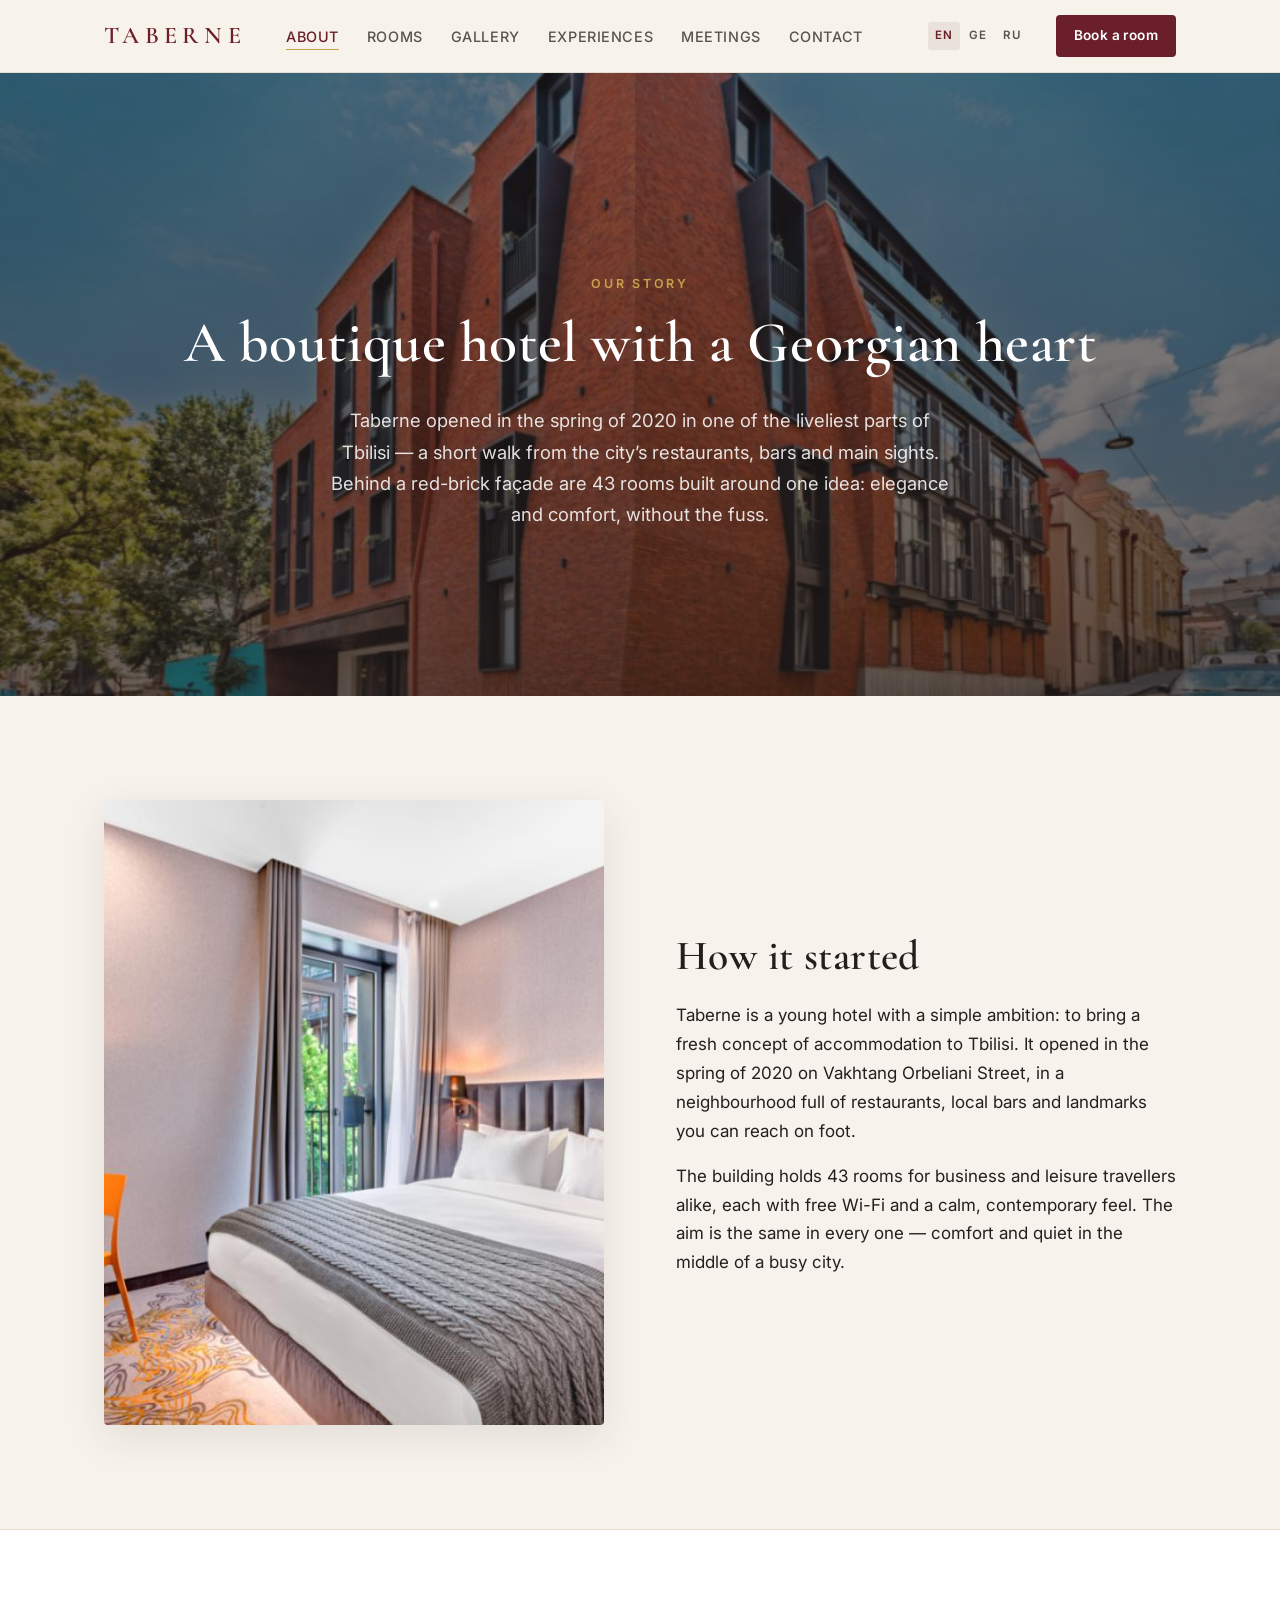
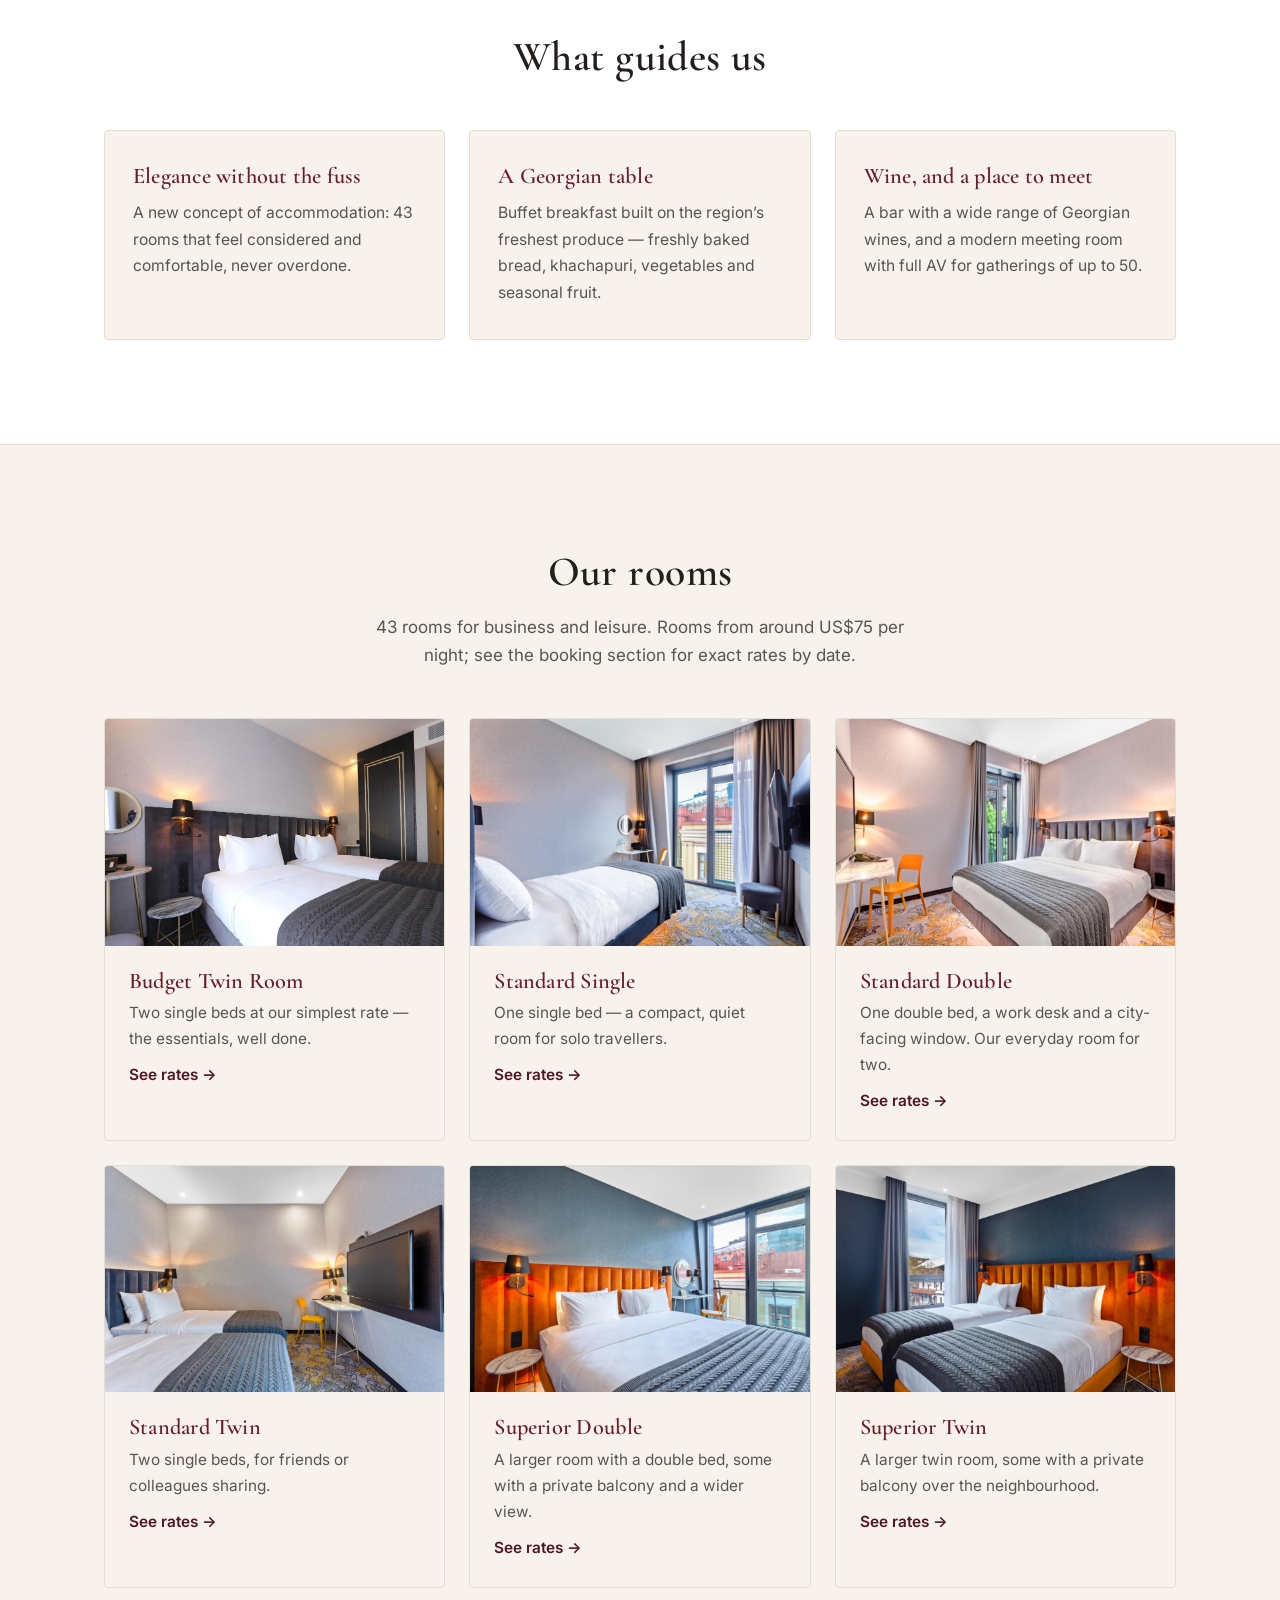
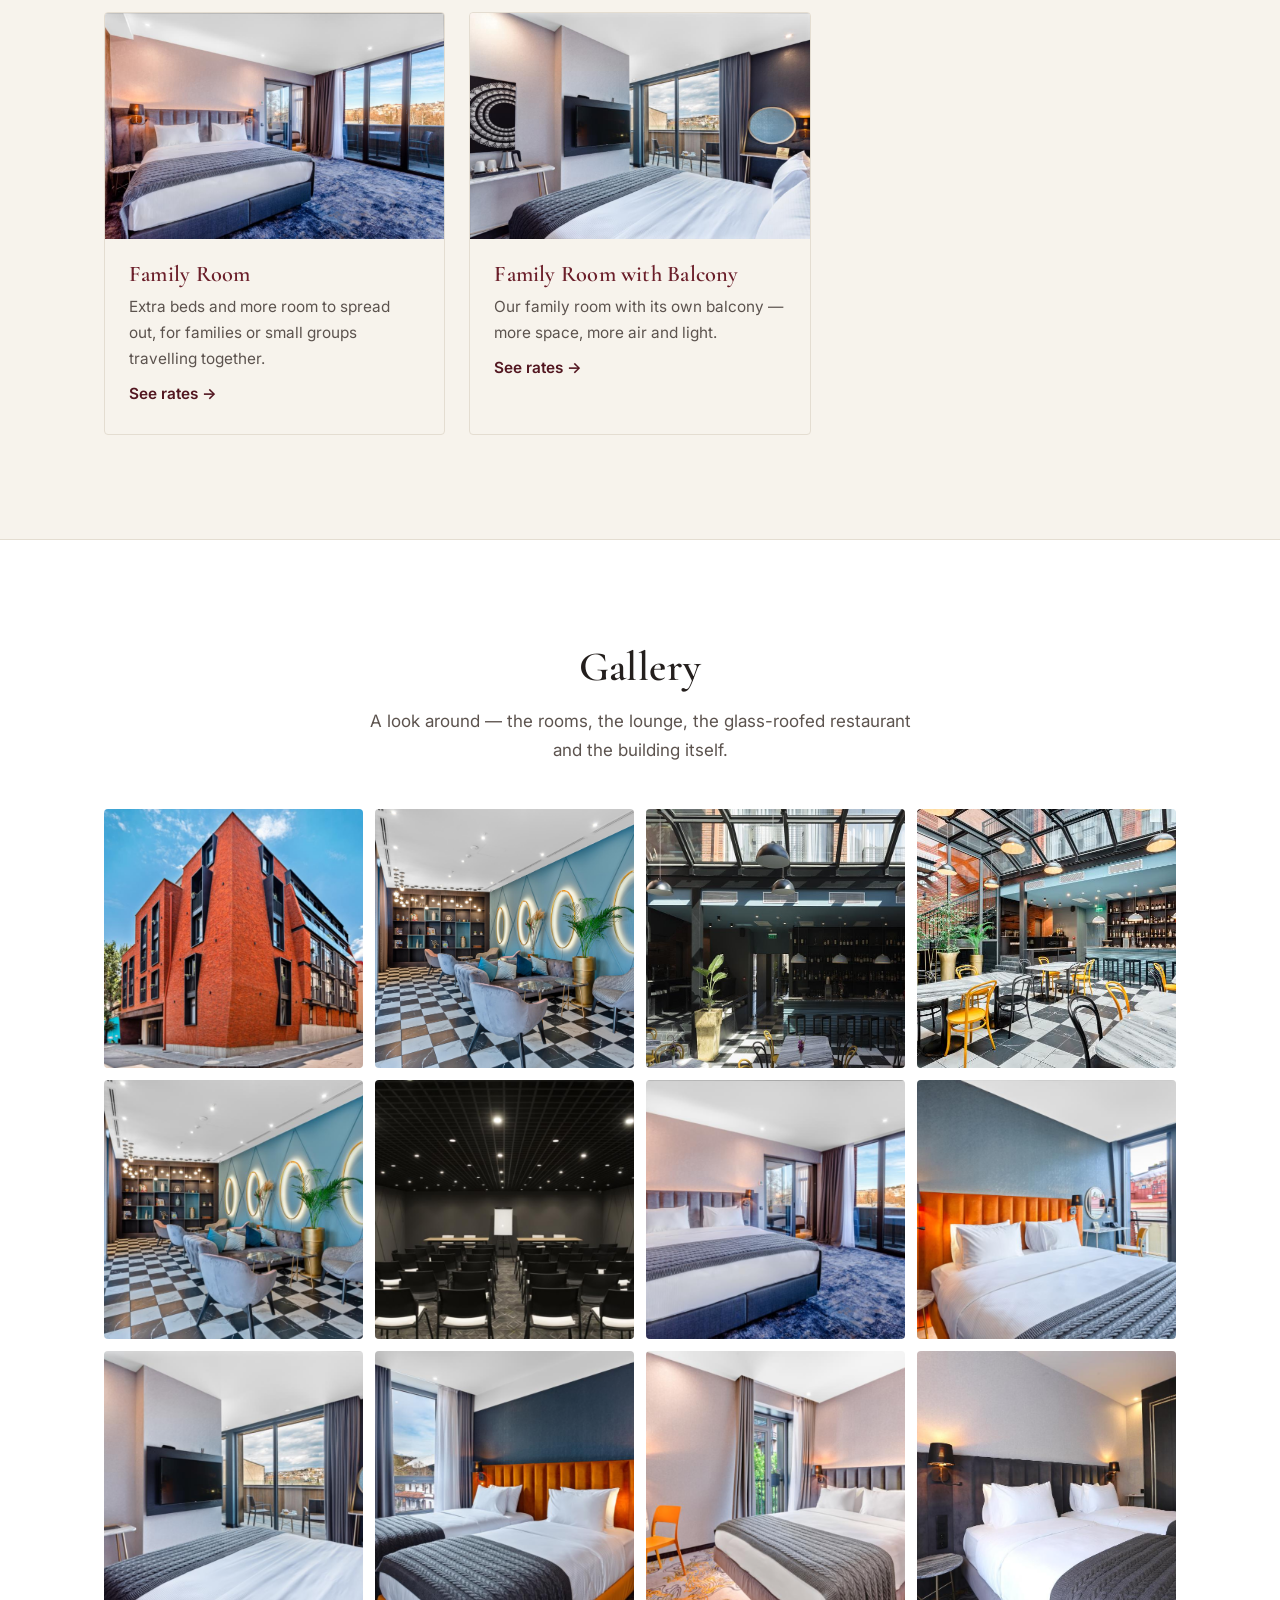
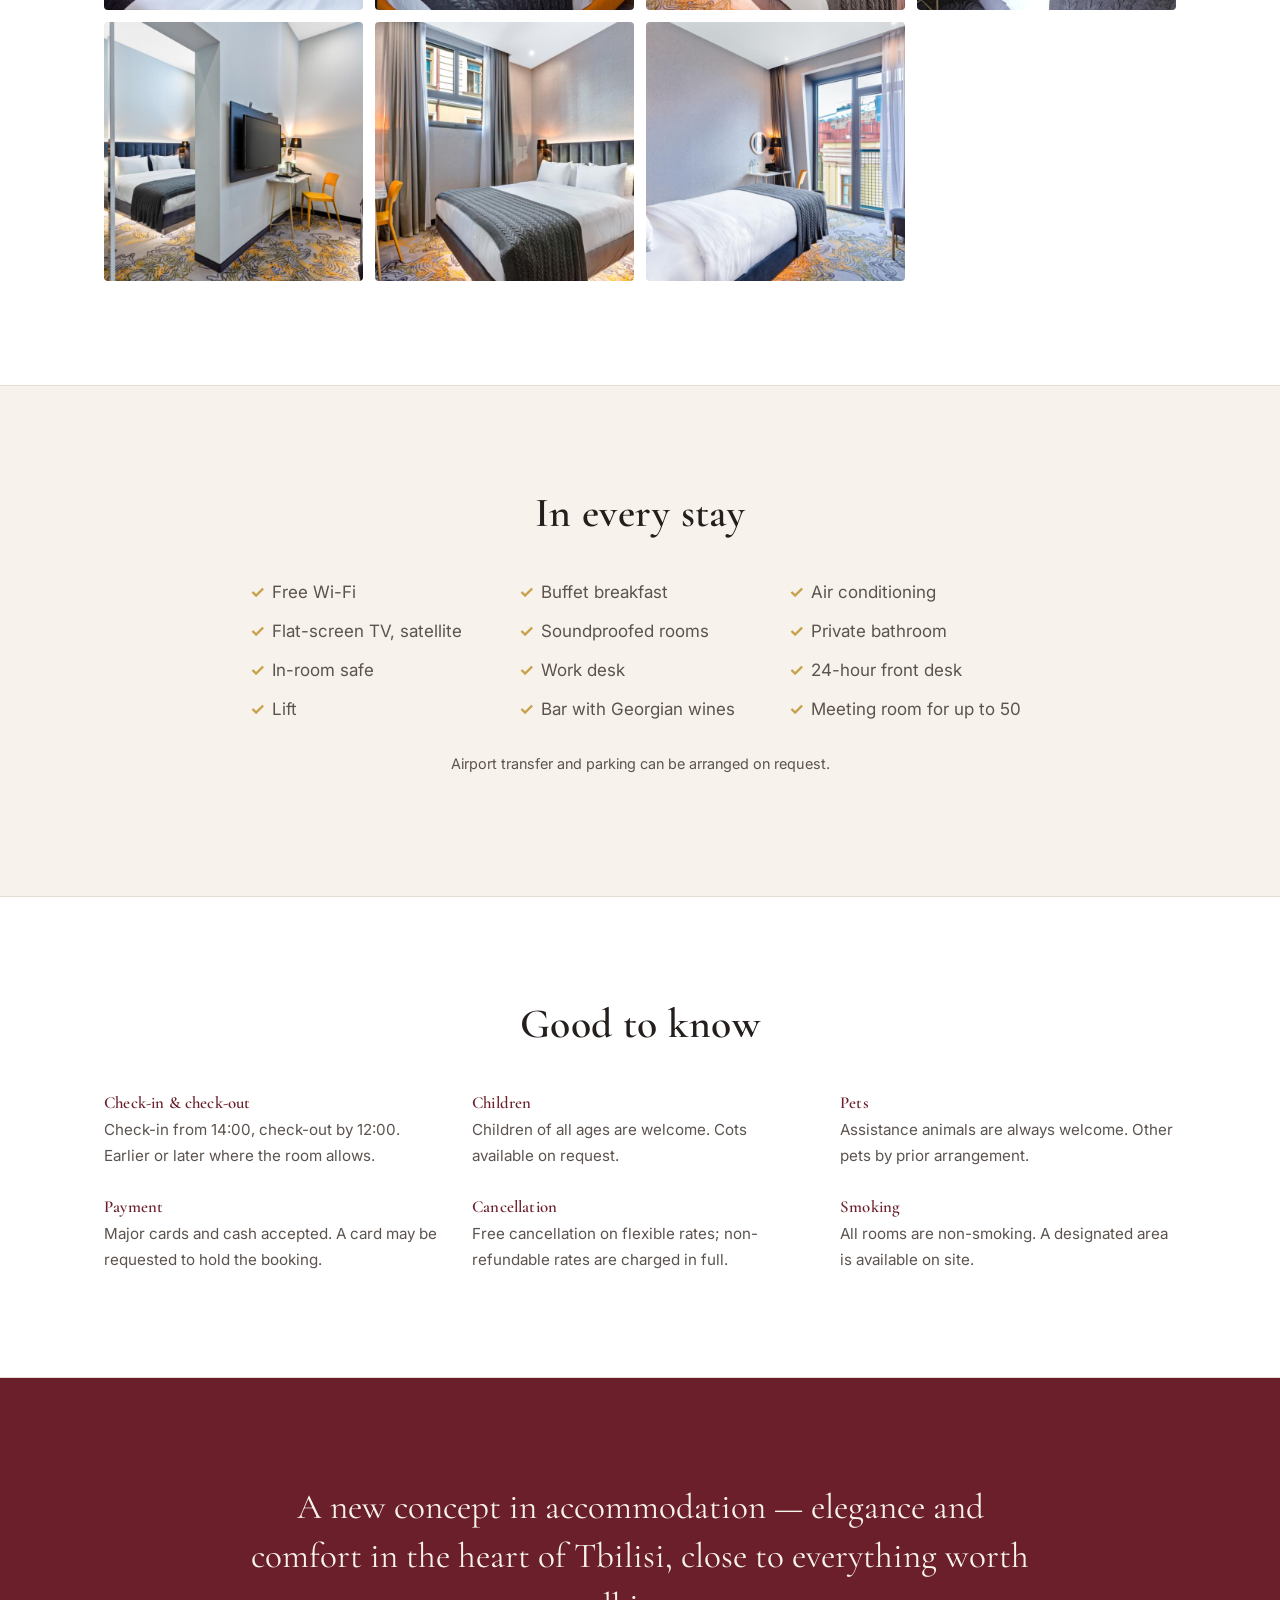
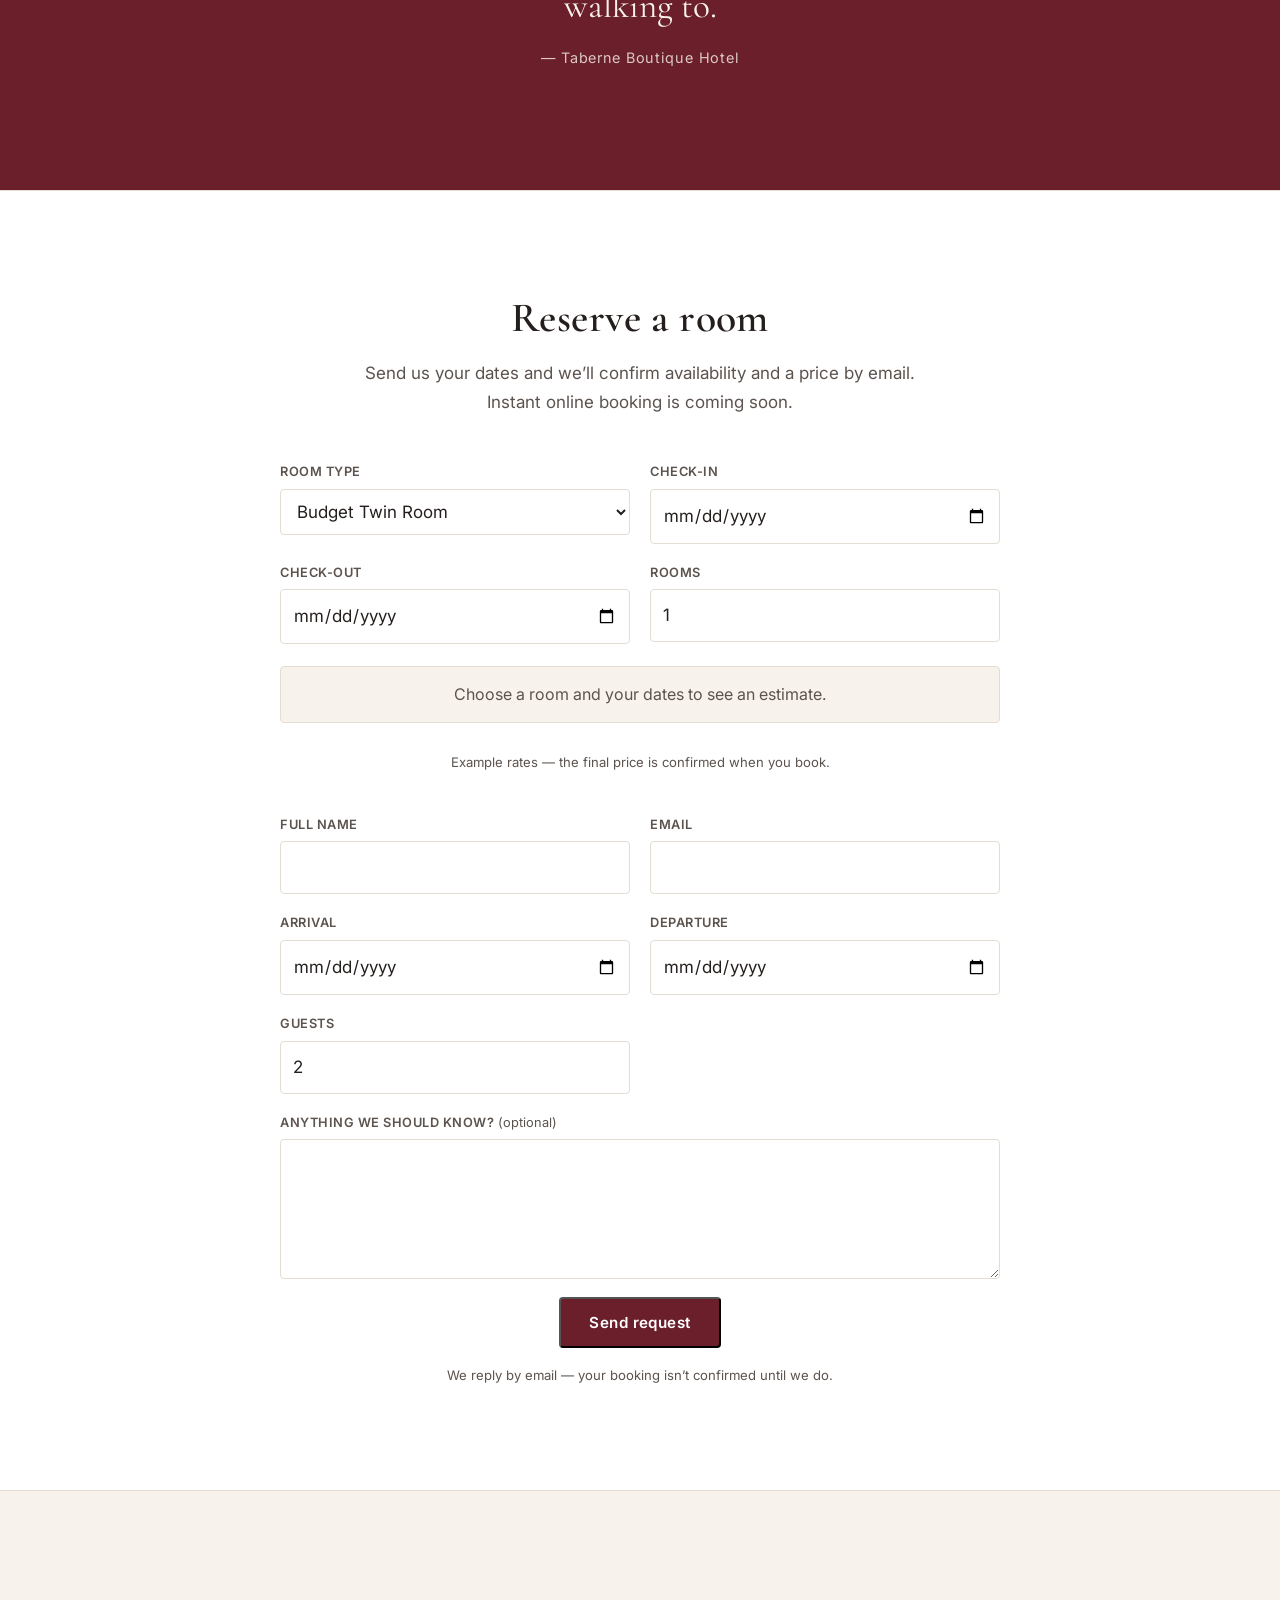
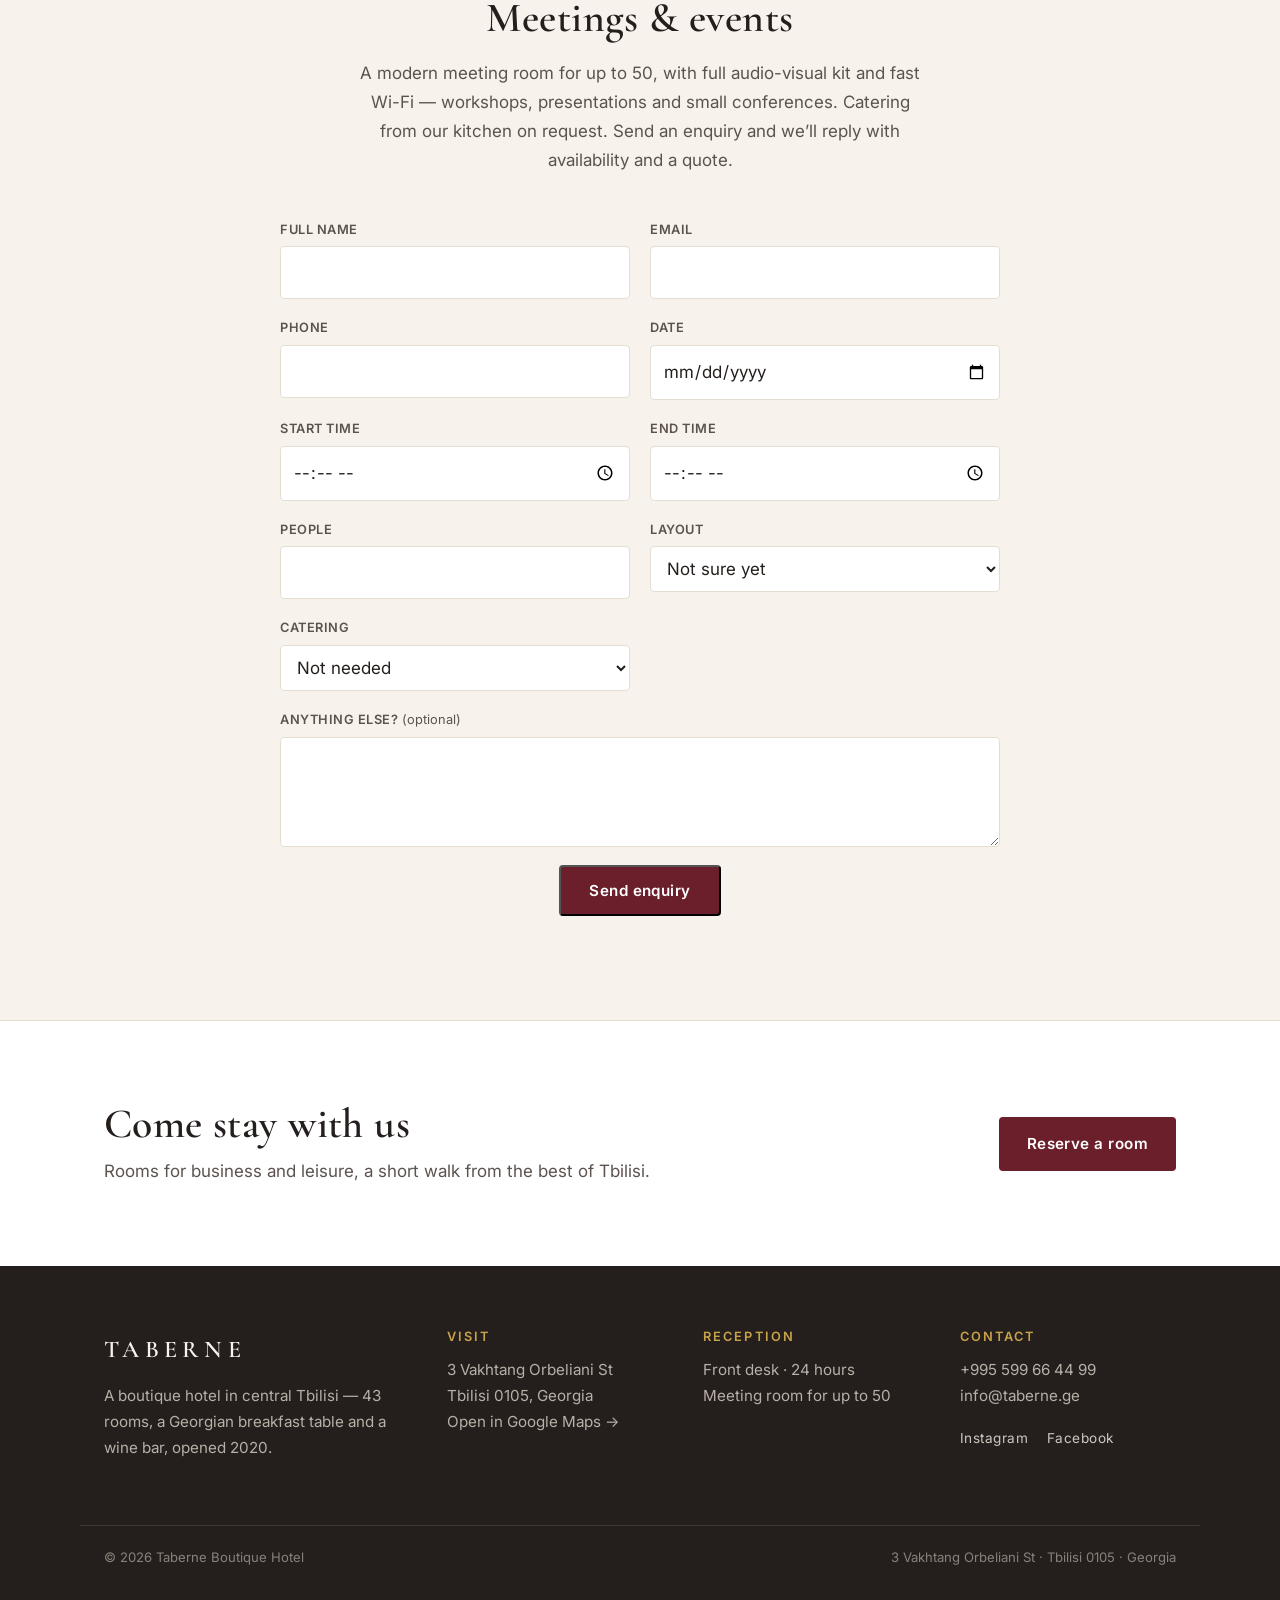
==== commit fd06fa17: "Add a price estimator to the Reserve section (all 3 languages) Pick a room type + check-in/out dates" ====
--- a/index.html
+++ b/index.html
@@ -5,15 +5,34 @@
   <meta name="viewport" content="width=device-width, initial-scale=1" />
   <title>About Us — Taberne</title>
   <meta name="description" content="Taberne — a boutique hotel in central Tbilisi. 43 rooms, a Georgian breakfast table and a wine bar, opened in 2020." />
+  <link rel="icon" href="favicon.svg" type="image/svg+xml" />
+  <link rel="canonical" href="https://taberne.vercel.app/" />
   <link rel="preconnect" href="https://fonts.googleapis.com" />
   <link rel="preconnect" href="https://fonts.gstatic.com" crossorigin />
   <link href="https://fonts.googleapis.com/css2?family=Cormorant+Garamond:wght@500;600&family=Inter:wght@400;500;600&family=Noto+Serif+Georgian:wght@500;600&family=Noto+Sans+Georgian:wght@400;500;600&display=swap" rel="stylesheet" />
   <link rel="alternate" hreflang="en" href="index.html" />
   <link rel="alternate" hreflang="ka" href="ka.html" />
   <link rel="alternate" hreflang="ru" href="ru.html" />
+
+  <!-- Social share preview (WhatsApp / Facebook / iMessage / etc.) -->
+  <meta property="og:type" content="website" />
+  <meta property="og:site_name" content="Taberne Boutique Hotel" />
+  <meta property="og:locale" content="en_US" />
+  <meta property="og:url" content="https://taberne.vercel.app/" />
+  <meta property="og:title" content="Taberne Boutique Hotel — Tbilisi" />
+  <meta property="og:description" content="43 rooms, a Georgian breakfast table and a wine bar in central Tbilisi. Opened 2020." />
+  <meta property="og:image" content="https://taberne.vercel.app/images/gallery-10.jpg" />
+  <meta property="og:image:width" content="1024" />
+  <meta property="og:image:height" content="683" />
+  <meta name="twitter:card" content="summary_large_image" />
+  <meta name="twitter:title" content="Taberne Boutique Hotel — Tbilisi" />
+  <meta name="twitter:description" content="43 rooms, a Georgian breakfast table and a wine bar in central Tbilisi. Opened 2020." />
+  <meta name="twitter:image" content="https://taberne.vercel.app/images/gallery-10.jpg" />
+
   <link rel="stylesheet" href="css/styles.css" />
   <script src="js/gallery.js" defer></script>
   <script src="js/forms.js" defer></script>
+  <script src="js/calc.js" defer></script>
 </head>
 <body>
   <!-- ============ NAVBAR ============ -->
@@ -286,6 +305,38 @@
           Instant online booking is coming soon.
         </p>
 
+        <div id="calc" class="reserve-form calc"
+             data-prompt="Choose a room and your dates to see an estimate."
+             data-night="night" data-nights="nights" data-approx="about">
+          <div class="field">
+            <label for="calc-type">Room type</label>
+            <select id="calc-type" name="type">
+              <option>Budget Twin Room</option>
+              <option>Standard Single</option>
+              <option>Standard Double</option>
+              <option>Standard Twin</option>
+              <option>Superior Double</option>
+              <option>Superior Twin</option>
+              <option>Family Room</option>
+              <option>Family Room with Balcony</option>
+            </select>
+          </div>
+          <div class="field">
+            <label for="calc-in">Check-in</label>
+            <input id="calc-in" name="checkin" type="date" />
+          </div>
+          <div class="field">
+            <label for="calc-out">Check-out</label>
+            <input id="calc-out" name="checkout" type="date" />
+          </div>
+          <div class="field">
+            <label for="calc-rooms">Rooms</label>
+            <input id="calc-rooms" name="rooms" type="number" min="1" max="10" value="1" />
+          </div>
+          <p class="calc-out field--full">Choose a room and your dates to see an estimate.</p>
+          <p class="calc-note field--full">Example rates &mdash; the final price is confirmed when you book.</p>
+        </div>
+
         <!-- Real-time booking engine (area.ly — Taberne property 134).
              Appears here once area.ly authorises this site's domain. -->
         <div class="booking-embed">
@@ -293,7 +344,7 @@
         </div>
 
         <div class="reserve-fallback">
-          <form id="reserve-form" class="reserve-form w3form" novalidate
+          <form id="reserve-form" class="reserve-form w3form" action="https://formsubmit.co/nikolozbalanchivadze4@gmail.com" method="POST" novalidate
                 data-subject="Room request - Taberne website"
                 data-sending="Sending..."
                 data-ok="Thank you - we have your request and will reply by email."
@@ -322,7 +373,8 @@
               <label for="rf-message">Anything we should know? <span class="opt">(optional)</span></label>
               <textarea id="rf-message" name="message" rows="4"></textarea>
             </div>
-            <input type="checkbox" name="botcheck" class="hp" tabindex="-1" autocomplete="off" aria-hidden="true" />
+            <input type="hidden" name="_captcha" value="false" />
+            <input type="checkbox" name="_honey" class="hp" tabindex="-1" autocomplete="off" aria-hidden="true" />
             <div class="field field--full form-actions">
               <button type="submit" class="btn">Send request</button>
               <p class="form-note">We reply by email &mdash; your booking isn&rsquo;t confirmed until we do.</p>
@@ -344,7 +396,7 @@
           availability and a quote.
         </p>
 
-        <form class="reserve-form w3form" novalidate
+        <form class="reserve-form w3form" action="https://formsubmit.co/nikolozbalanchivadze4@gmail.com" method="POST" novalidate
               data-subject="Meeting room enquiry - Taberne website"
               data-sending="Sending..."
               data-ok="Thank you - we have your enquiry and will reply by email with availability and a quote."
@@ -400,7 +452,8 @@
             <label for="mf-message">Anything else? <span class="opt">(optional)</span></label>
             <textarea id="mf-message" name="message" rows="3"></textarea>
           </div>
-          <input type="checkbox" name="botcheck" class="hp" tabindex="-1" autocomplete="off" aria-hidden="true" />
+          <input type="hidden" name="_captcha" value="false" />
+            <input type="checkbox" name="_honey" class="hp" tabindex="-1" autocomplete="off" aria-hidden="true" />
           <div class="field field--full form-actions">
             <button type="submit" class="btn">Send enquiry</button>
           </div>
--- a/css/styles.css
+++ b/css/styles.css
@@ -37,6 +37,7 @@
   color: var(--ink);
   background: var(--cream);
   -webkit-font-smoothing: antialiased;
+  overflow-x: clip;          /* nothing can push the page wider than the screen */
 }
 
 img { max-width: 100%; display: block; }
@@ -330,9 +331,9 @@
   .footer-grid { grid-template-columns: 1fr 1fr; }
 }
 
-@media (max-width: 720px) {
+@media (max-width: 920px) {
   .nav-burger { display: block; }
-  .lang-switch { margin-left: 0; }
+  .nav .lang-switch { margin-left: 0; margin-top: 8px; }
 
   .nav {
     position: absolute;
@@ -341,22 +342,25 @@
     align-items: flex-start;
     gap: 8px;
     background: var(--cream);
-    border-bottom: 1px solid var(--line);
-    padding: 16px 24px 24px;
+    padding: 0 24px;
     max-height: 0;
     overflow: hidden;
-    transition: max-height var(--transition), padding var(--transition);
+    border-bottom: 0 solid var(--line);
+    transition: max-height var(--transition), padding var(--transition), border-width var(--transition);
   }
   .nav-toggle:checked ~ .nav {
-    max-height: 340px;
-    padding-block: 16px 24px;
+    max-height: 85vh;
+    overflow-y: auto;
+    padding: 12px 24px 22px;
+    border-bottom-width: 1px;
   }
 
   .nav-list {
     flex-direction: column;
-    gap: 14px;
+    gap: 2px;
     width: 100%;
   }
+  .nav-list a { display: block; width: 100%; padding: 11px 0; }
 
   .nav-toggle:checked ~ .nav-burger span:nth-child(1) { transform: translateY(7px) rotate(45deg); }
   .nav-toggle:checked ~ .nav-burger span:nth-child(2) { opacity: 0; }
@@ -391,6 +395,7 @@
 .reserve-form input,
 .reserve-form textarea {
   width: 100%;
+  max-width: 100%;
   padding: 11px 12px;
   font: inherit;
   color: var(--ink);
@@ -566,7 +571,7 @@
 .lightbox-next { right: 6px; }
 
 /* ---------- Web3Forms: status message, select, honeypot ---------- */
-.hp { position: absolute; left: -9999px; width: 1px; height: 1px; opacity: 0; overflow: hidden; }
+.hp { display: none; }
 
 .form-status {
   margin: 6px 0 0;
@@ -579,6 +584,7 @@
 
 .reserve-form select {
   width: 100%;
+  max-width: 100%;
   padding: 11px 12px;
   font: inherit;
   color: var(--ink);
@@ -594,3 +600,30 @@
 }
 
 #meetings .reserve-form { margin-top: 40px; }
+
+.form-status.is-info { background: #e9eef6; color: #274b8a; border: 1px solid #bcccdf; }
+
+/* ---------- Price estimator ---------- */
+.calc { max-width: 720px; margin: 0 auto 40px; }
+.calc-out {
+  margin: 4px 0 0;
+  padding: 14px 16px;
+  border-radius: var(--radius);
+  background: var(--cream);
+  border: 1px solid var(--line);
+  font-size: 1rem;
+  color: var(--ink-soft);
+  text-align: center;
+}
+.calc-out.has-value {
+  font-family: var(--font-head);
+  font-size: 1.35rem;
+  color: var(--wine);
+  background: #fff;
+}
+.calc-note {
+  margin: 10px 0 0 !important;
+  font-size: 0.82rem;
+  color: var(--ink-soft);
+  text-align: center;
+}
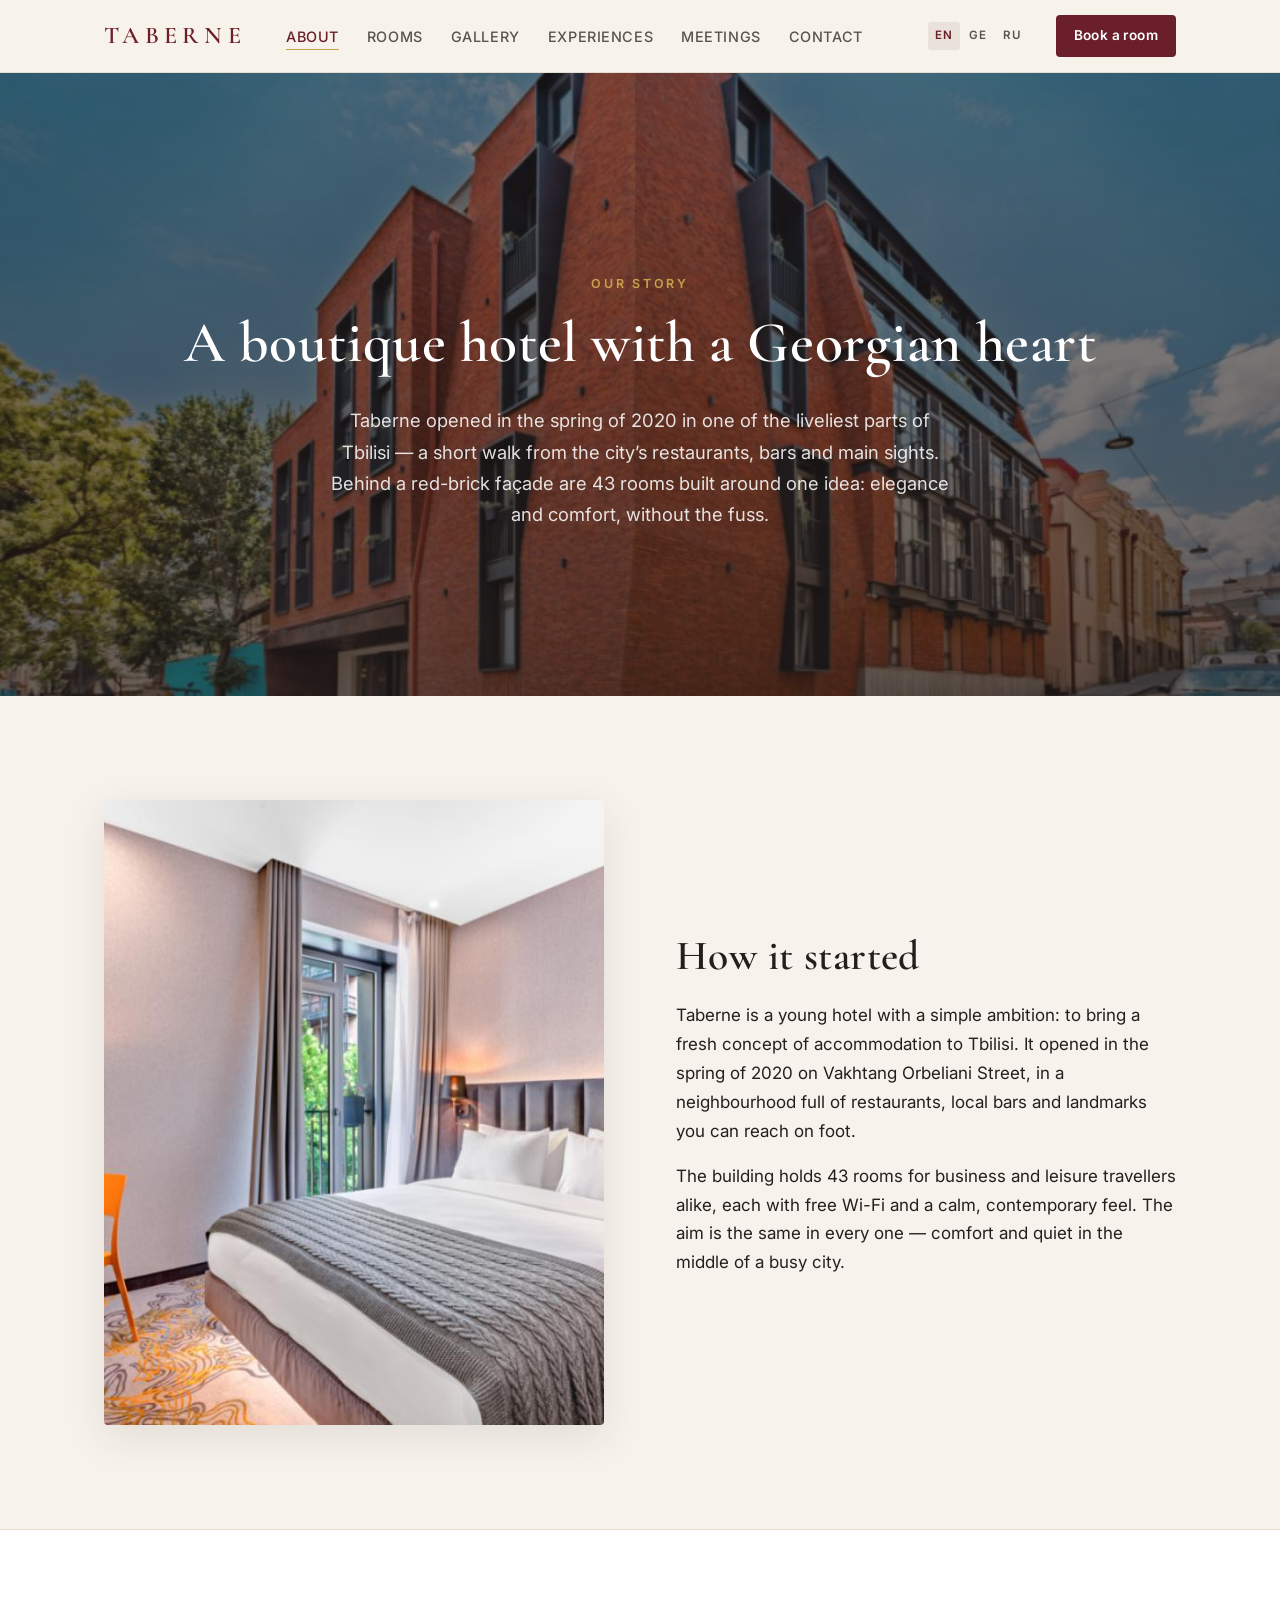
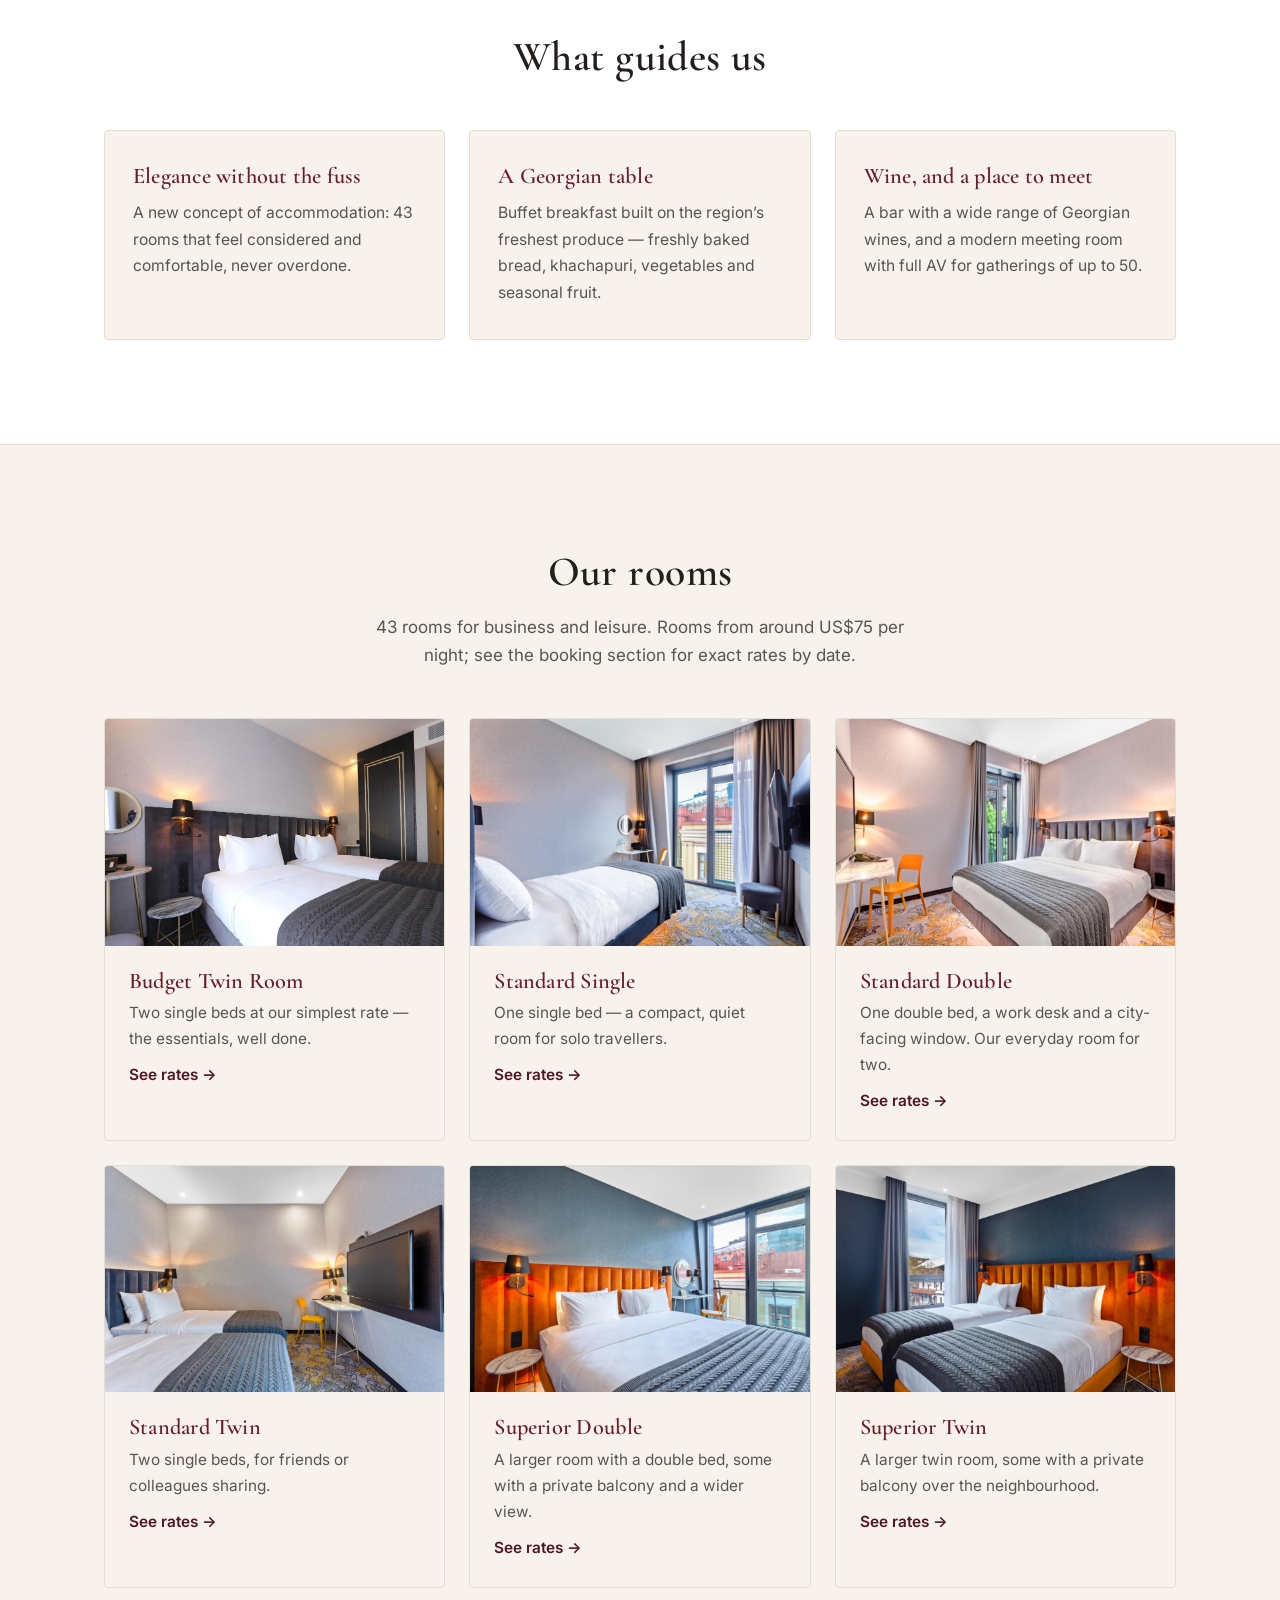
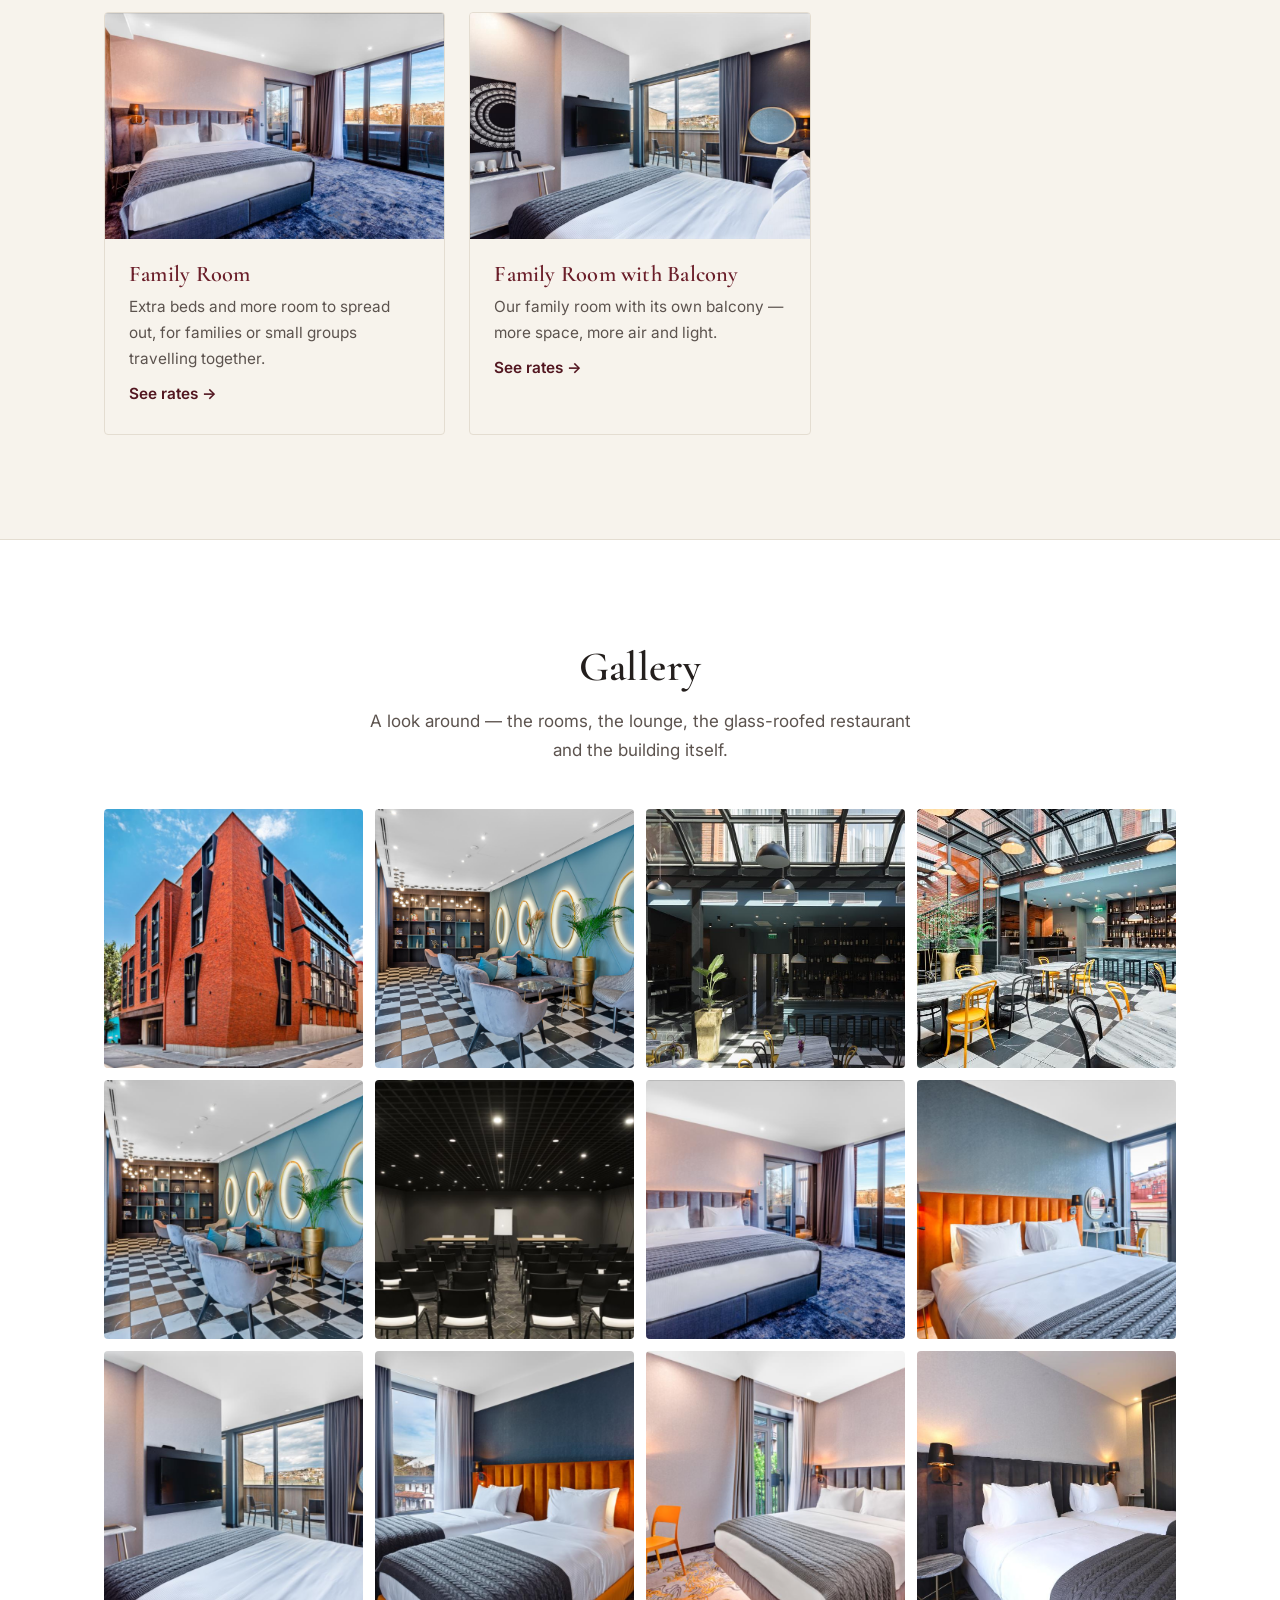
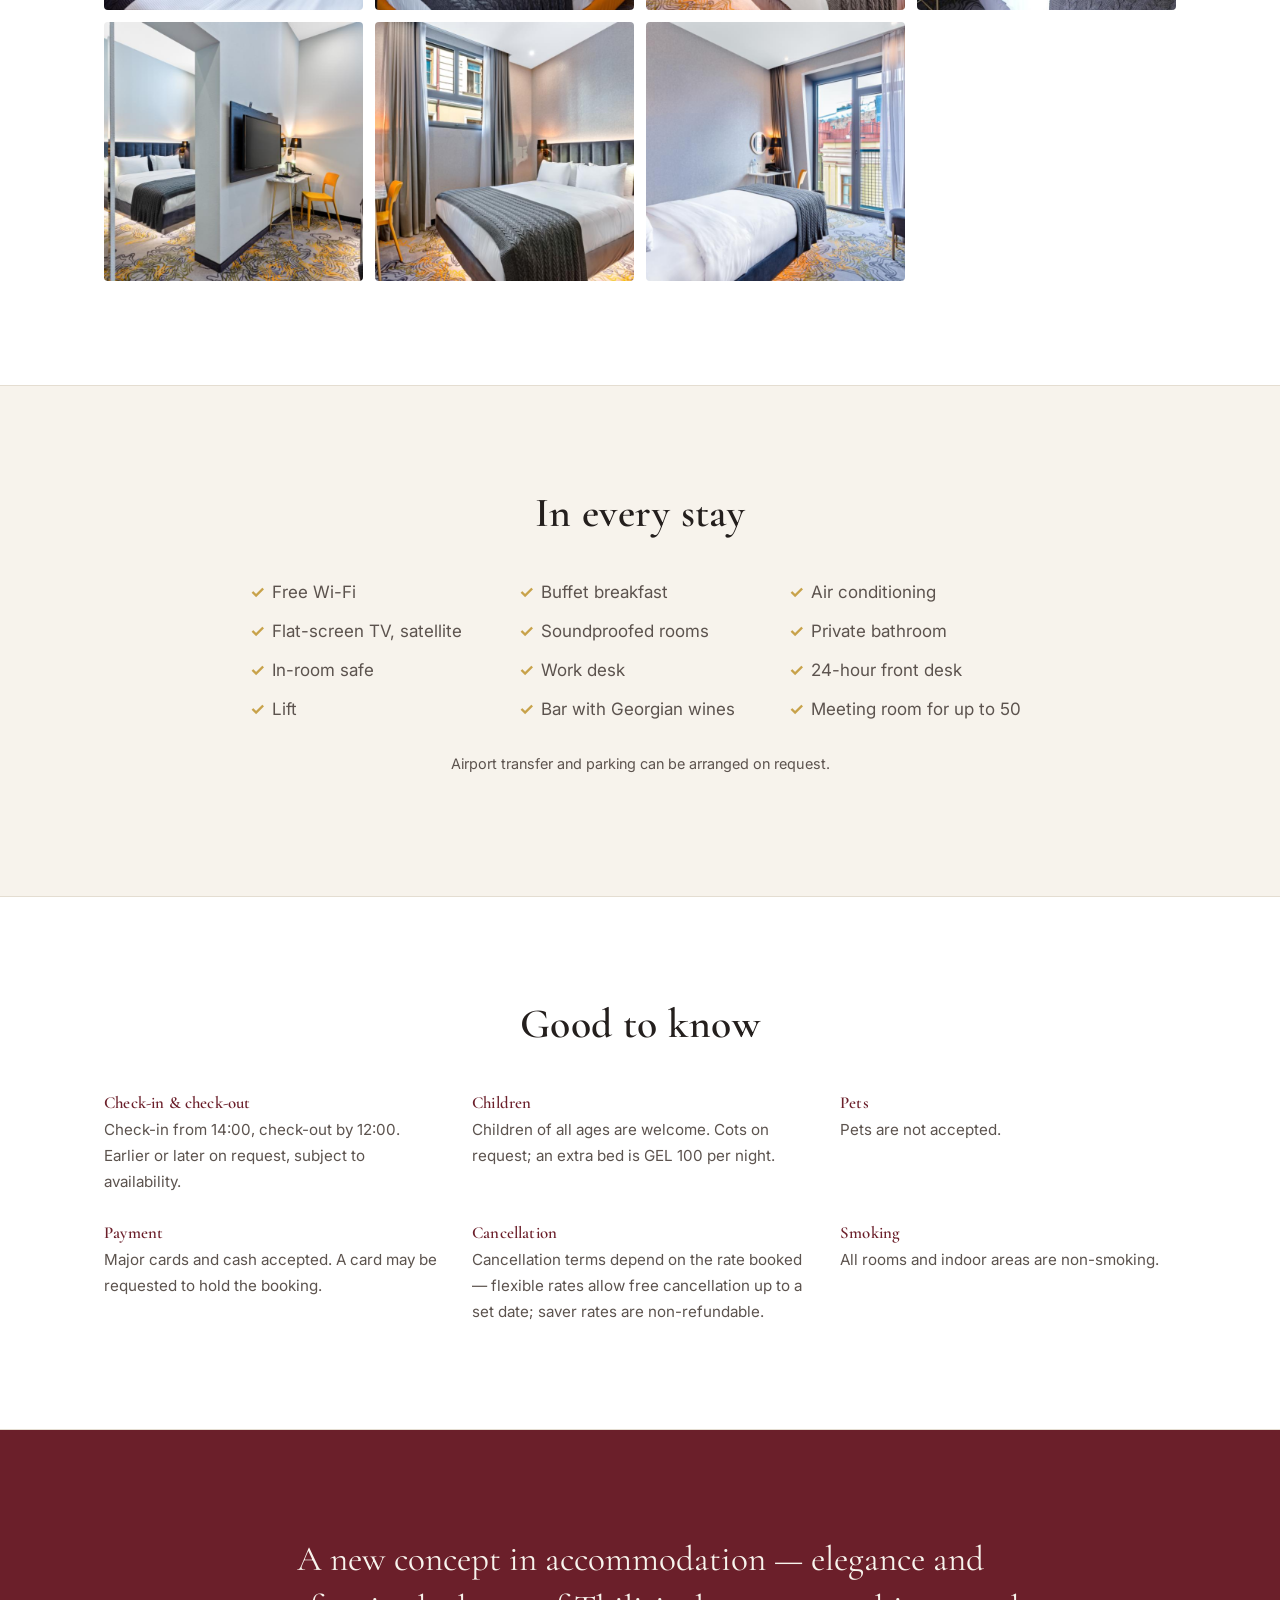
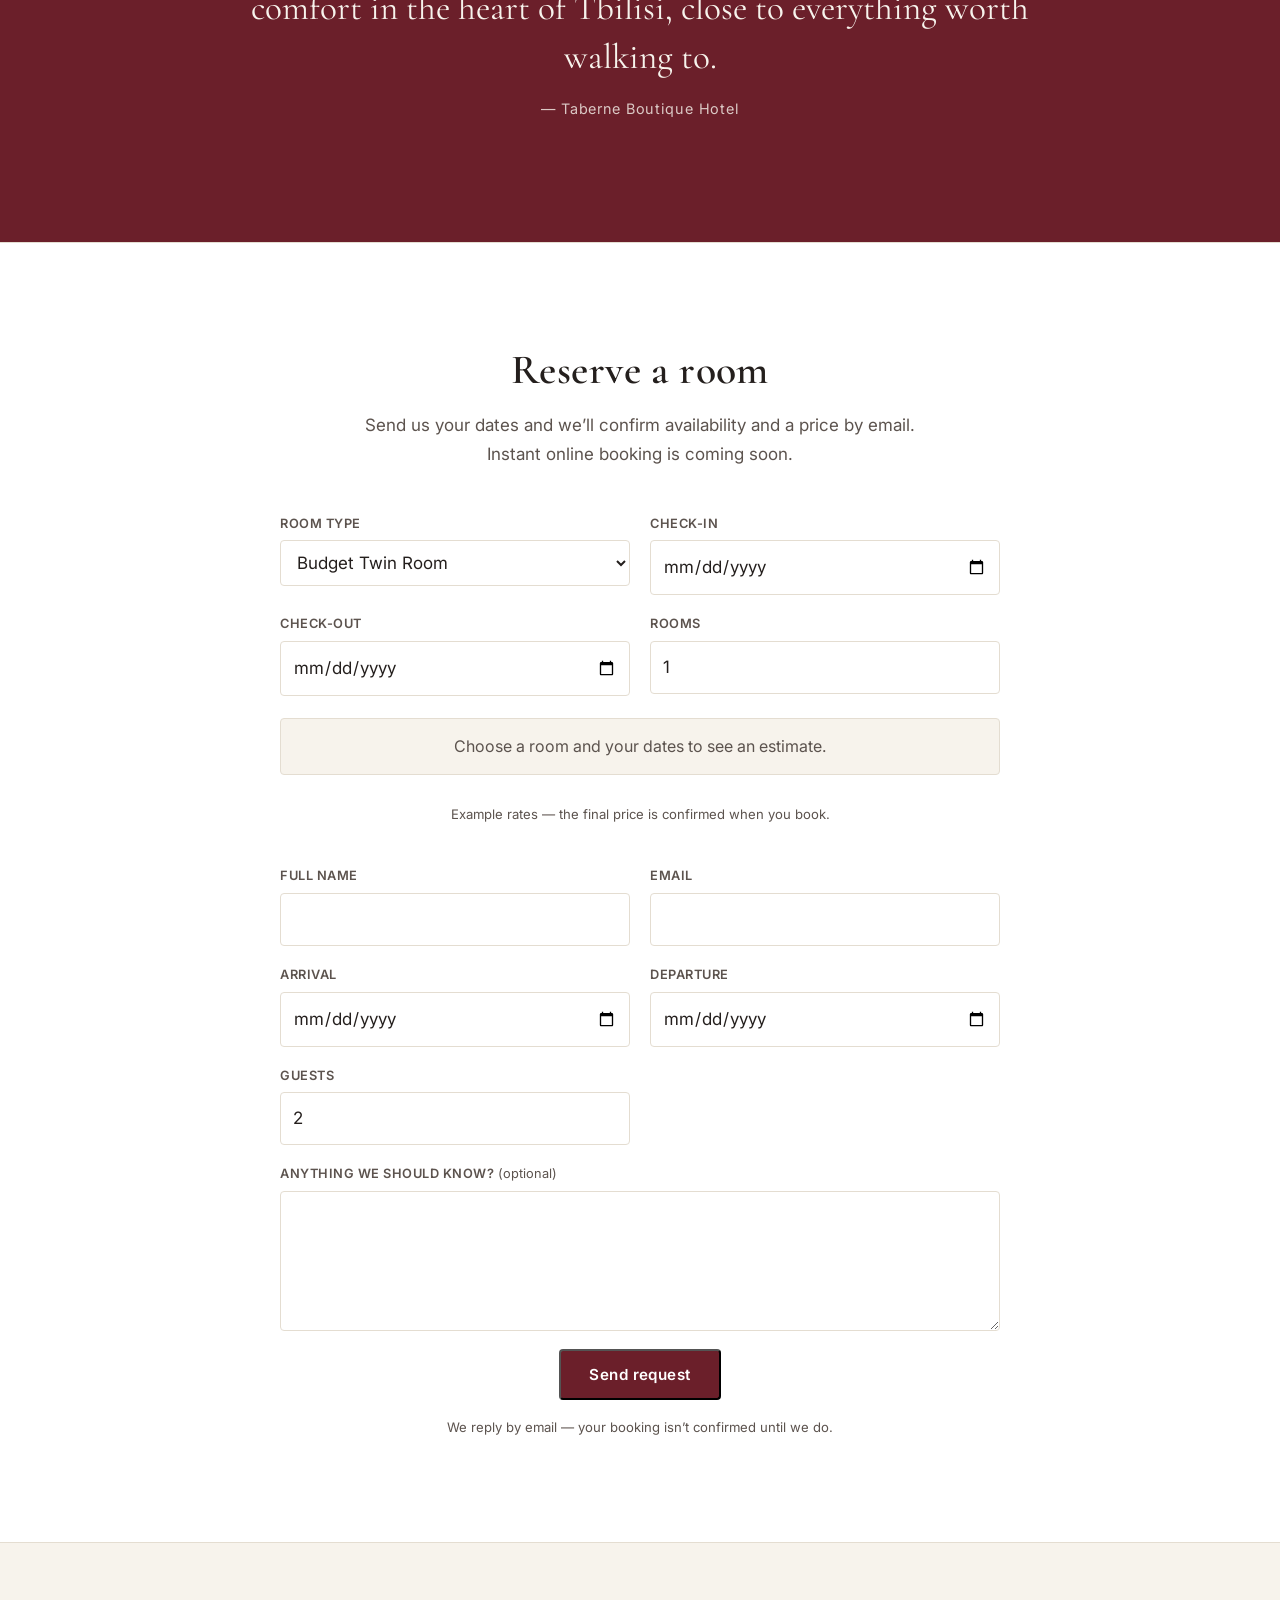
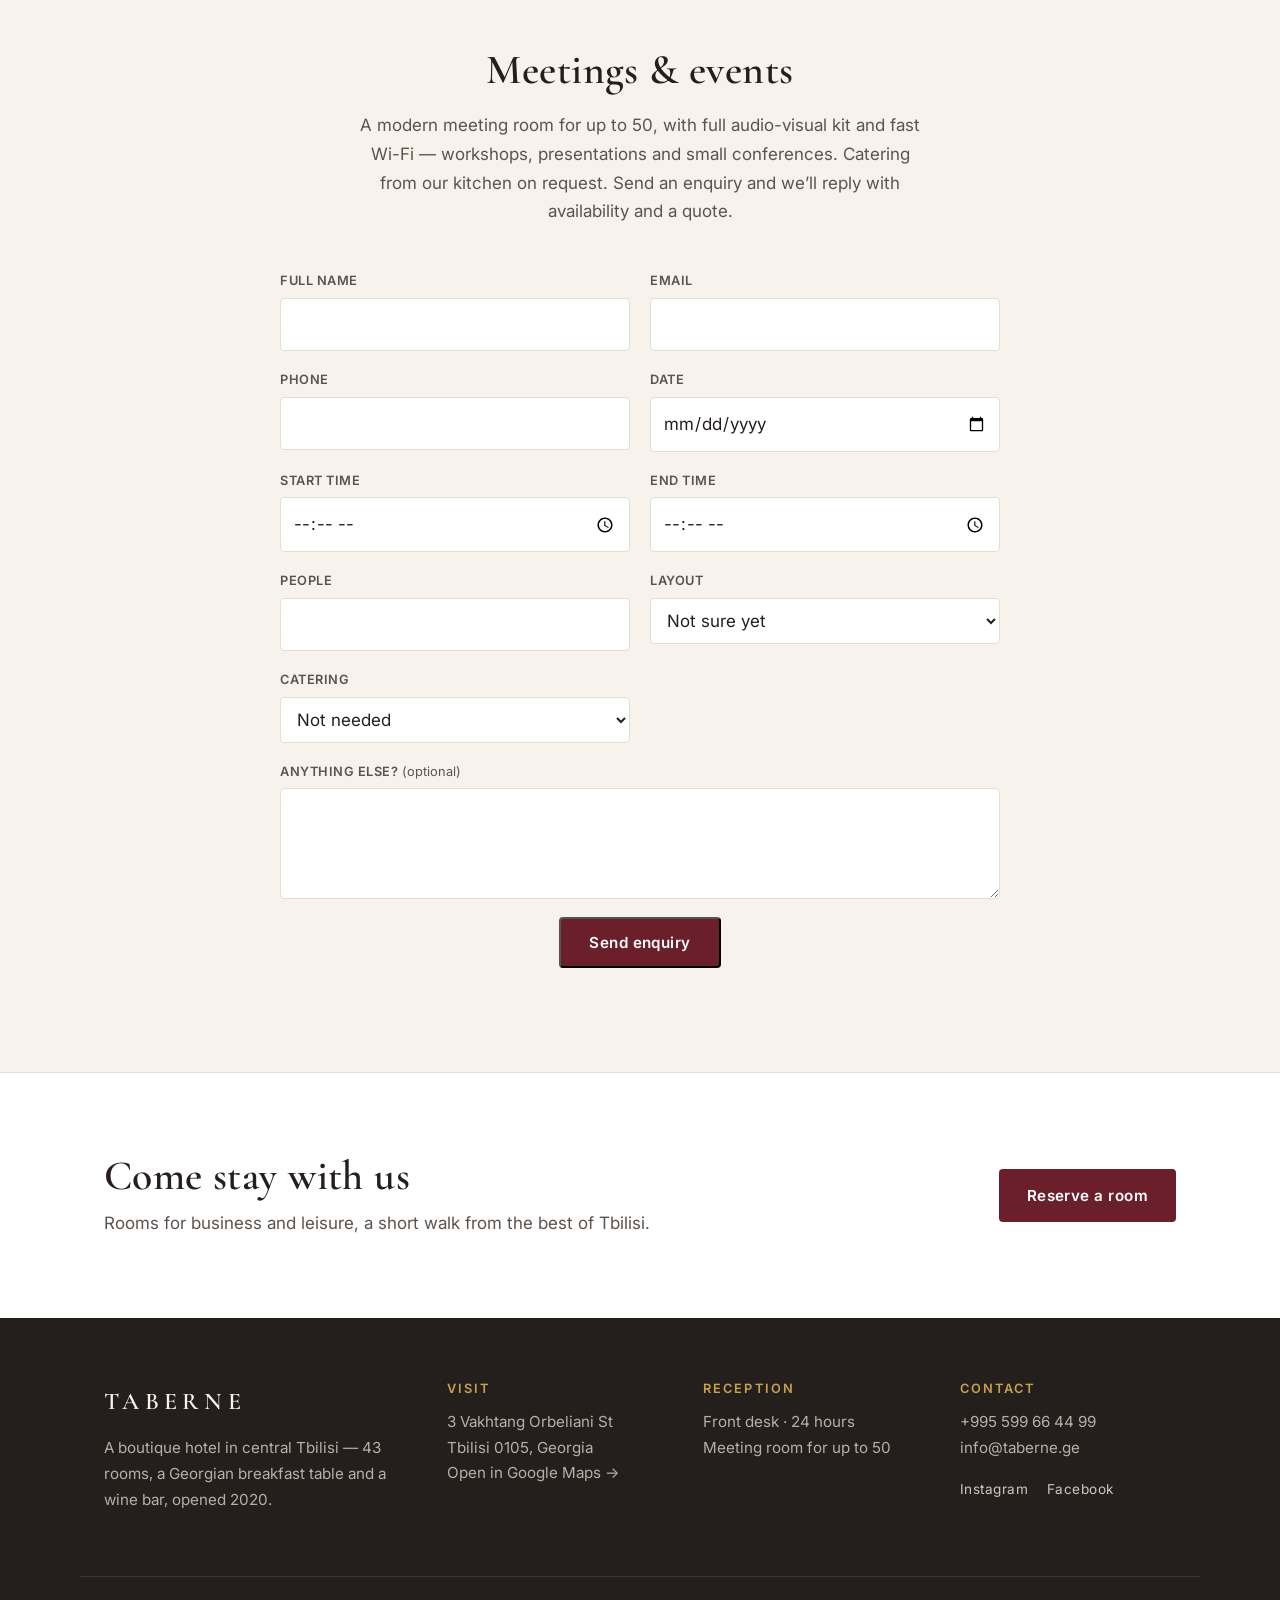
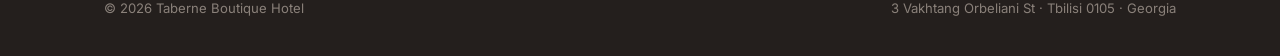
==== commit 2bfbcb20: "Good to know: use verified policies from the hotel's public listings Check-in 14:00 / check-out 12:0" ====
--- a/index.html
+++ b/index.html
@@ -259,15 +259,15 @@
         <div class="stay-grid">
           <div>
             <h3>Check-in &amp; check-out</h3>
-            <p>Check-in from 14:00, check-out by 12:00. Earlier or later where the room allows.</p>
+            <p>Check-in from 14:00, check-out by 12:00. Earlier or later on request, subject to availability.</p>
           </div>
           <div>
             <h3>Children</h3>
-            <p>Children of all ages are welcome. Cots available on request.</p>
+            <p>Children of all ages are welcome. Cots on request; an extra bed is GEL 100 per night.</p>
           </div>
           <div>
             <h3>Pets</h3>
-            <p>Assistance animals are always welcome. Other pets by prior arrangement.</p>
+            <p>Pets are not accepted.</p>
           </div>
           <div>
             <h3>Payment</h3>
@@ -275,11 +275,11 @@
           </div>
           <div>
             <h3>Cancellation</h3>
-            <p>Free cancellation on flexible rates; non-refundable rates are charged in full.</p>
+            <p>Cancellation terms depend on the rate booked — flexible rates allow free cancellation up to a set date; saver rates are non-refundable.</p>
           </div>
           <div>
             <h3>Smoking</h3>
-            <p>All rooms are non-smoking. A designated area is available on site.</p>
+            <p>All rooms and indoor areas are non-smoking.</p>
           </div>
         </div>
       </div>
